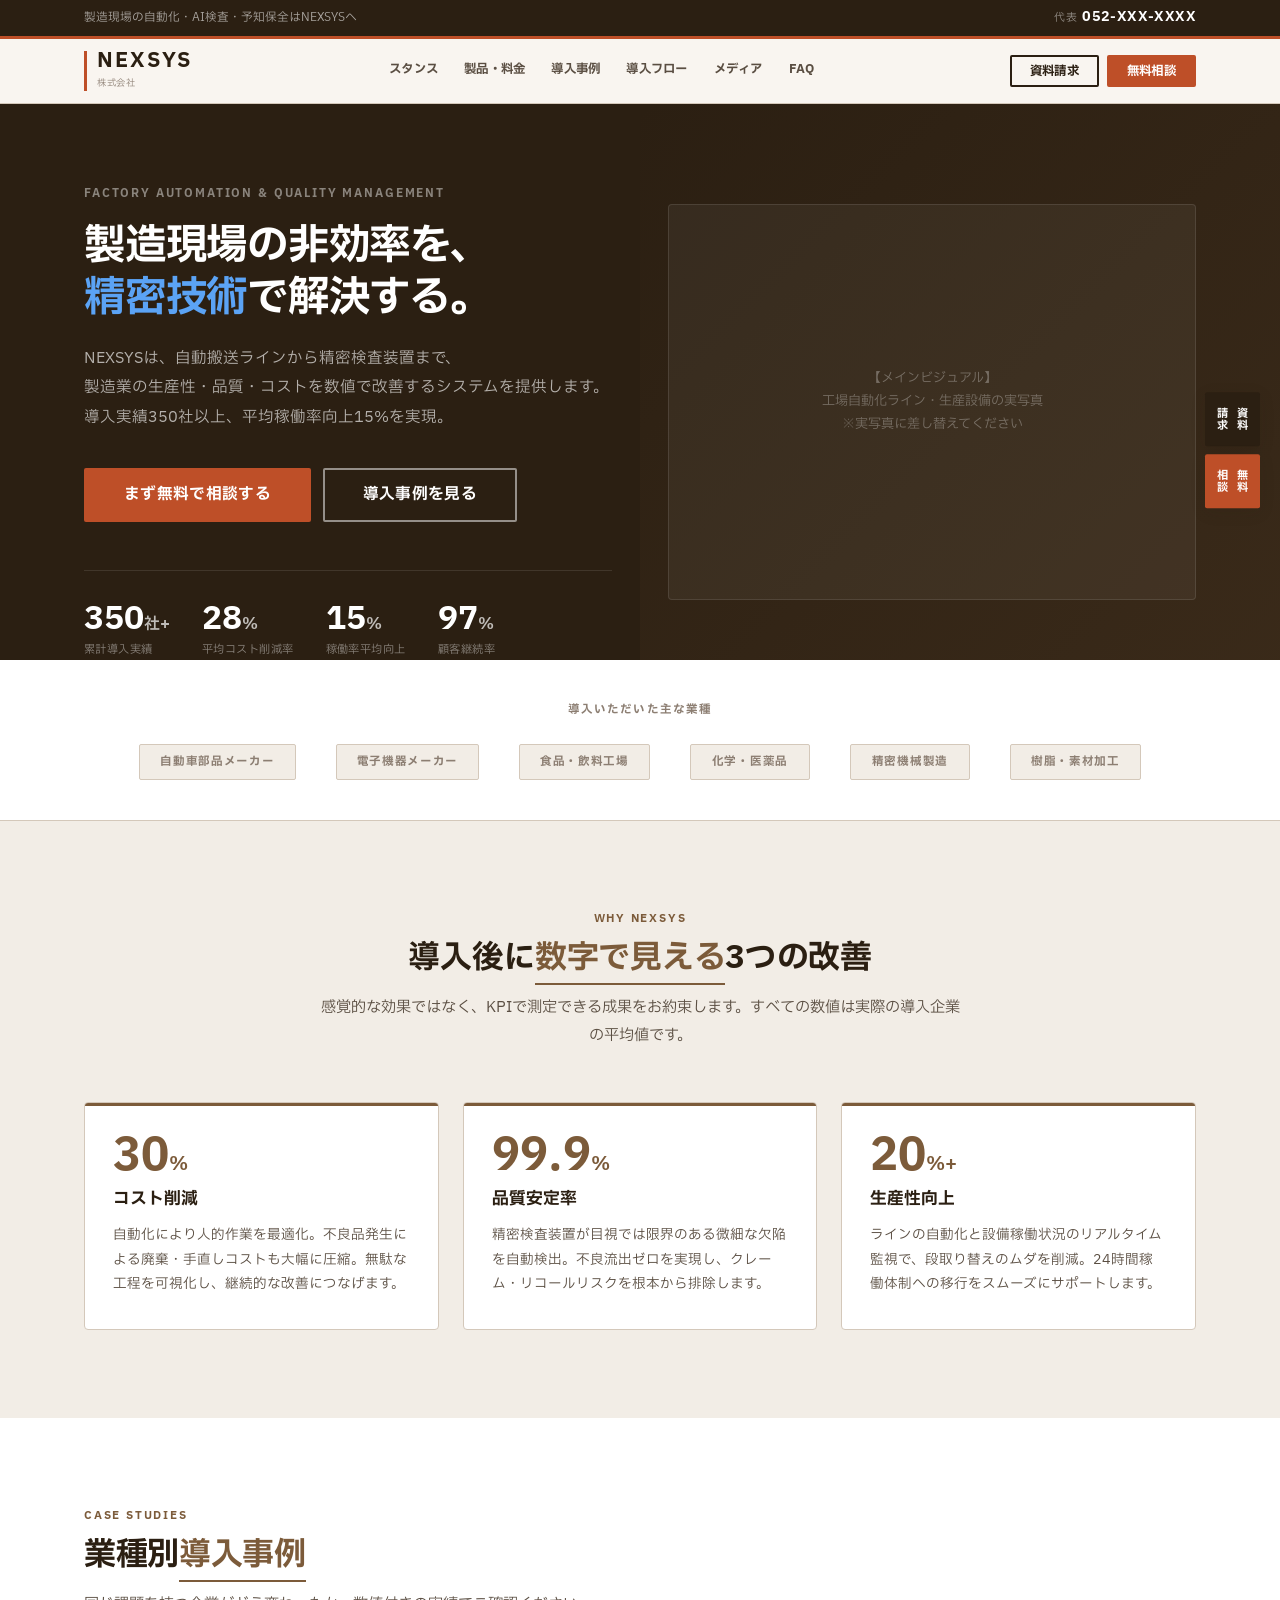
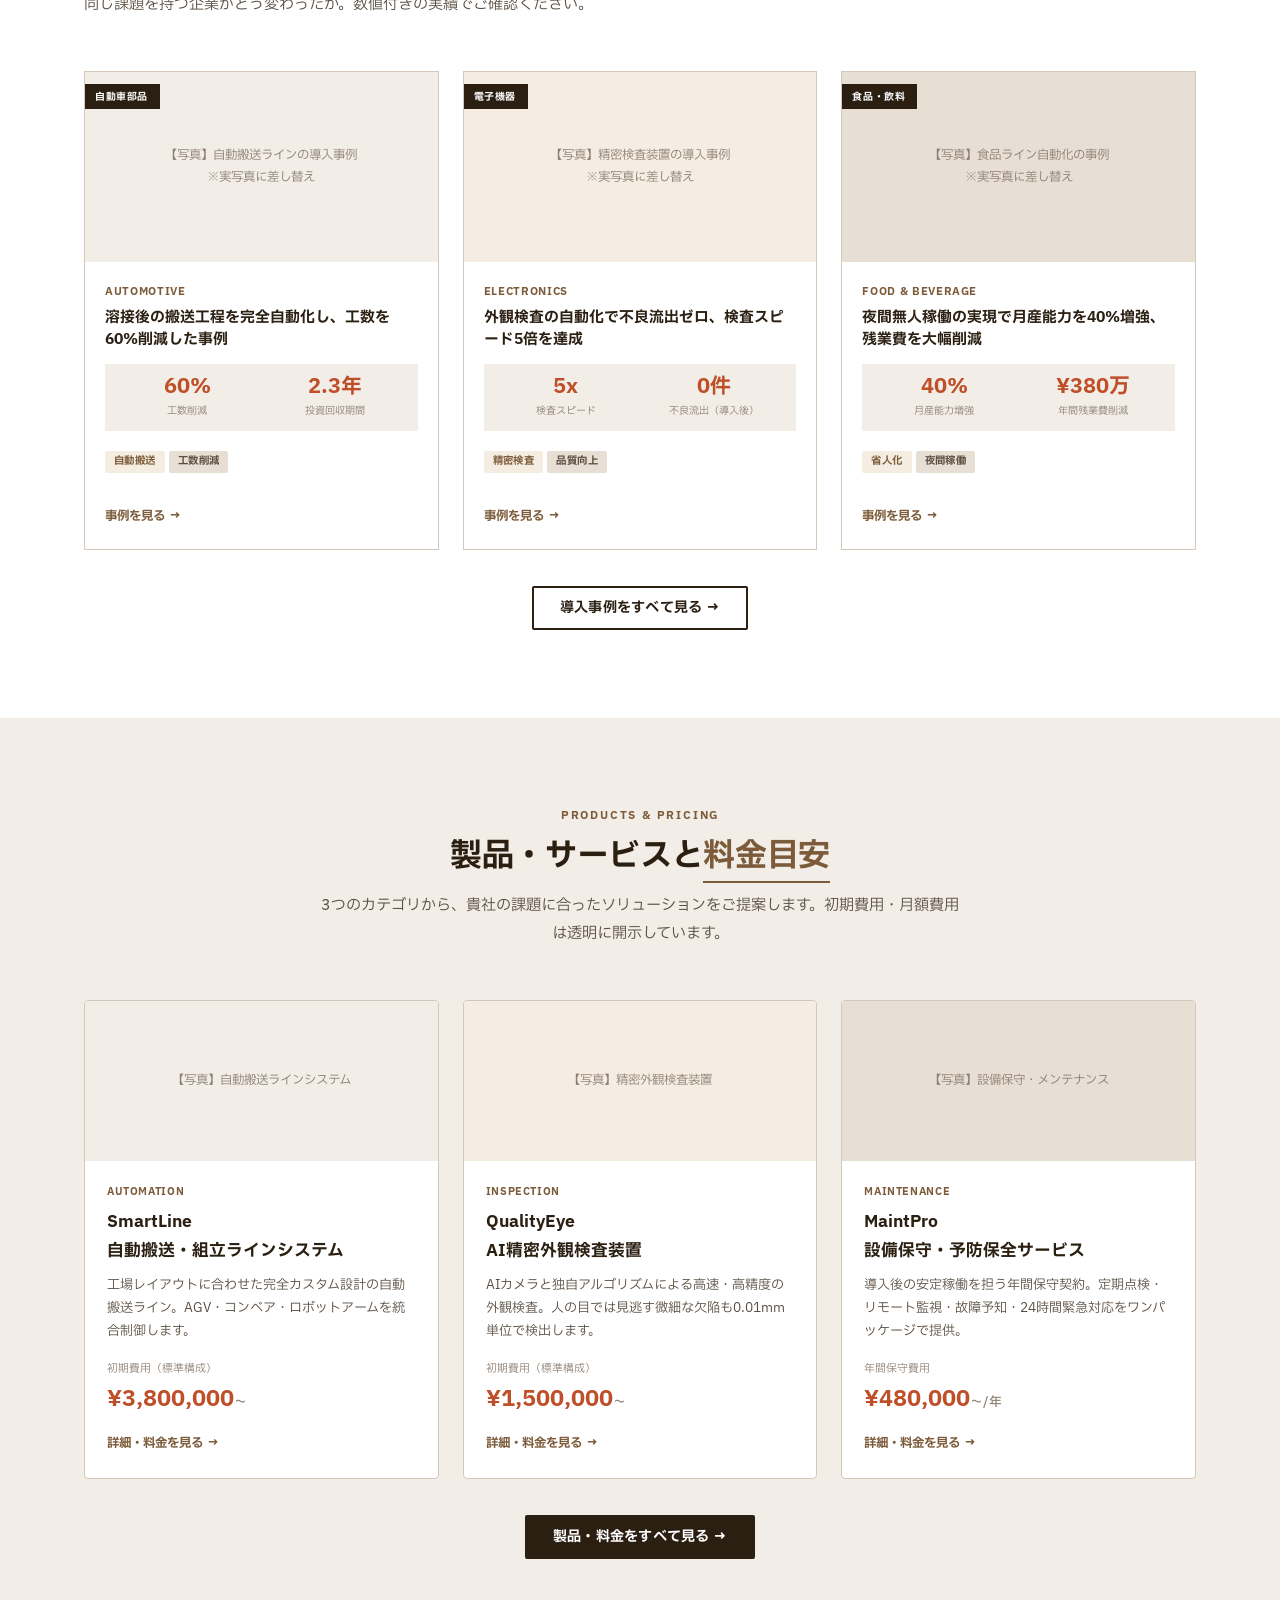
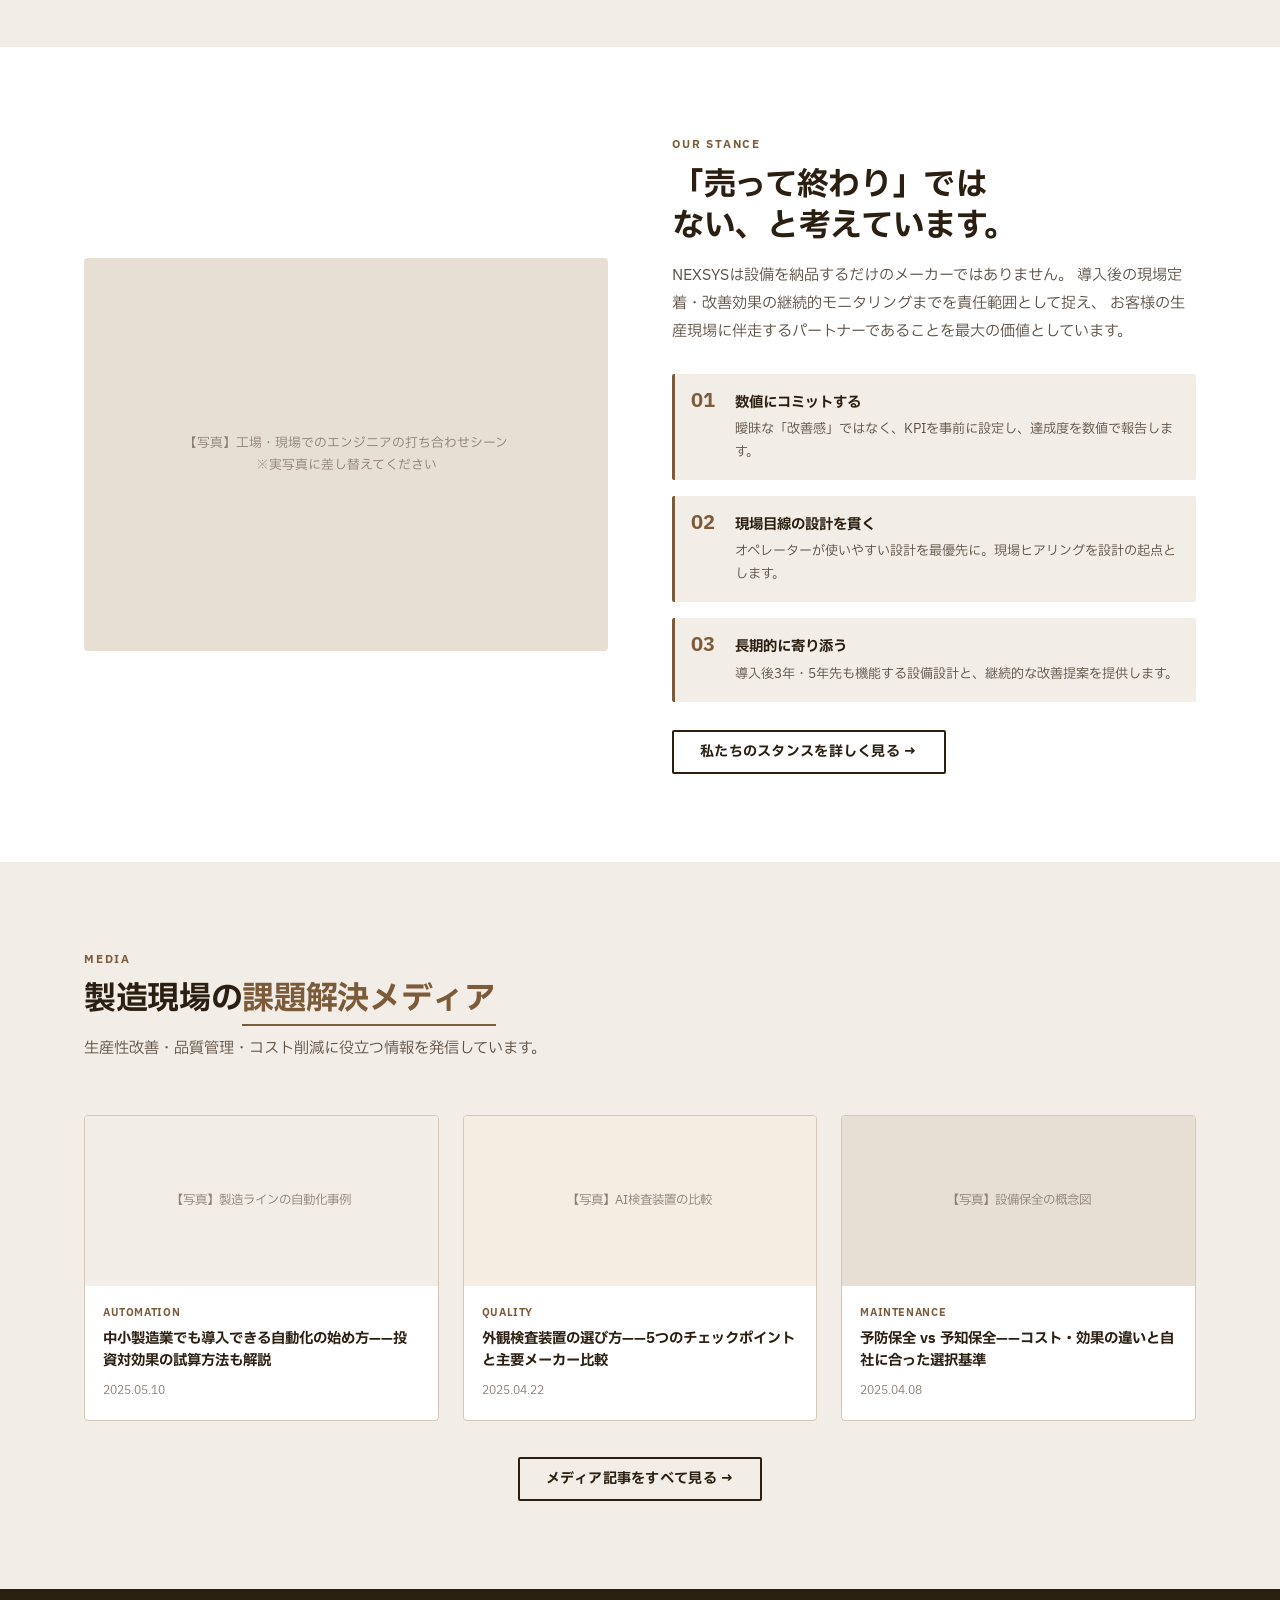
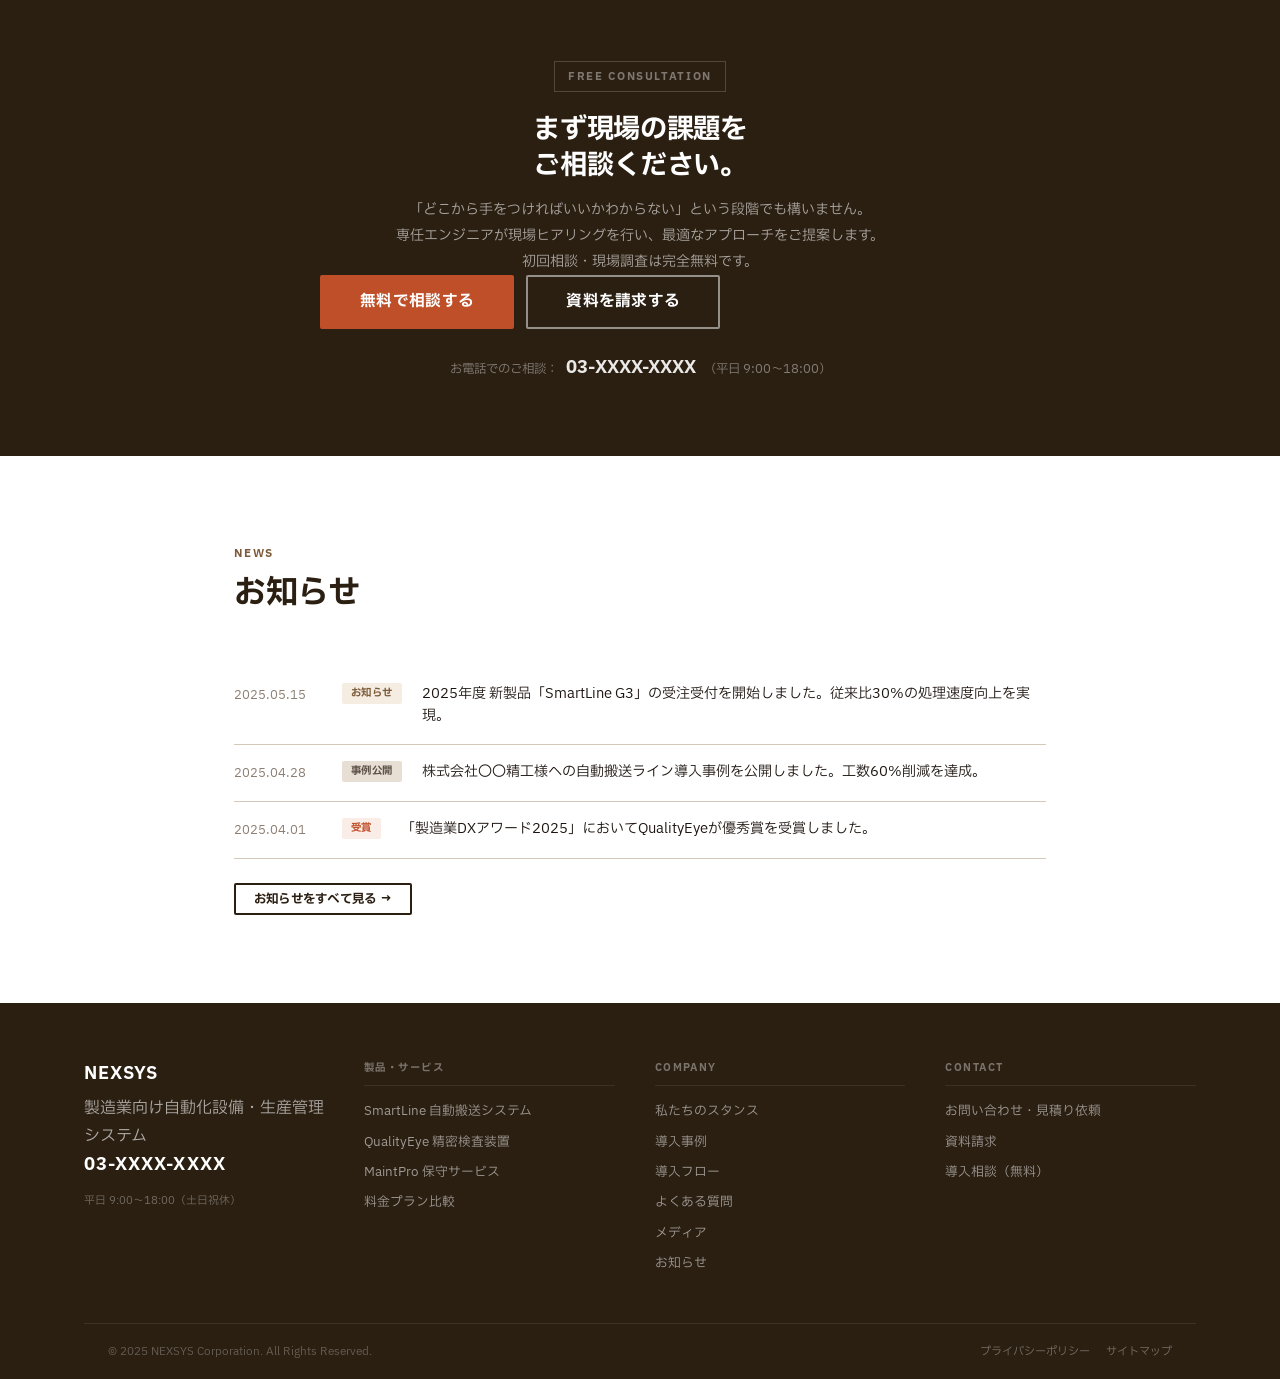
==== index.html @ 50d7eb1c "Add files via upload" ====
<!DOCTYPE html>
<html lang="ja">
<head>
<meta charset="UTF-8">
<meta name="viewport" content="width=device-width, initial-scale=1.0">
<title>NEXSYS株式会社 | 製造業向け自動化設備・生産管理システム</title>
<link rel="preconnect" href="https://fonts.googleapis.com">
<link href="https://fonts.googleapis.com/css2?family=IBM+Plex+Sans+JP:wght@400;500;700&display=swap" rel="stylesheet">
<link rel="stylesheet" href="style.css">
<style>
/* ===== HERO ===== */
.hero {
  background: var(--c-navy);
  padding: 80px 0 0;
  overflow: hidden;
  position: relative;
}
.hero::before {
  content: '';
  position: absolute;
  right: 0; top: 0; bottom: 0;
  width: 50%;
  background: linear-gradient(135deg, transparent 0%, rgba(124,91,58,.18) 100%);
}
.hero-inner {
  display: grid;
  grid-template-columns: 1fr 1fr;
  gap: 56px;
  align-items: center;
  max-width: var(--container);
  margin: 0 auto;
  padding: 0 24px;
  position: relative;
  z-index: 1;
}
.hero-eyebrow {
  font-size: .72rem;
  font-weight: 700;
  letter-spacing: .16em;
  text-transform: uppercase;
  color: rgba(255,255,255,.45);
  display: block;
  margin-bottom: 16px;
}
.hero-h1 {
  font-size: 2.6rem;
  font-weight: 800;
  color: #fff;
  line-height: 1.25;
  letter-spacing: -.03em;
  margin-bottom: 20px;
}
.hero-h1 em { font-style: normal; color: #5BA3F5; }
.hero-desc { font-size: .97rem; color: rgba(255,255,255,.65); line-height: 1.9; margin-bottom: 36px; }
.hero-btns { display: flex; gap: 12px; flex-wrap: wrap; }
.hero-stats {
  display: flex;
  gap: 32px;
  margin-top: 48px;
  padding-top: 32px;
  border-top: 1px solid rgba(255,255,255,.1);
}
.hero-stat-num { font-size: 2rem; font-weight: 800; color: #fff; line-height: 1; }
.hero-stat-unit { font-size: 1rem; font-weight: 600; color: rgba(255,255,255,.7); }
.hero-stat-label { font-size: .7rem; color: rgba(255,255,255,.45); margin-top: 5px; letter-spacing: .04em; }
.hero-visual {
  aspect-ratio: 4/3;
  background: rgba(255,255,255,.05);
  border: 1px solid rgba(255,255,255,.1);
  border-radius: var(--r-md);
  display: flex;
  align-items: center;
  justify-content: center;
  color: rgba(255,255,255,.3);
  font-size: .82rem;
  text-align: center;
  padding: 24px;
  margin-bottom: 40px;
}

/* ===== CLIENTS ===== */
.clients { padding: 40px 0; border-bottom: 1px solid var(--c-border); }
.clients-label { font-size: .72rem; font-weight: 700; color: var(--c-text-3); letter-spacing: .1em; text-align: center; margin-bottom: 24px; }
.clients-logos {
  display: flex;
  align-items: center;
  justify-content: center;
  gap: 40px;
  flex-wrap: wrap;
}
.client-logo {
  height: 36px;
  padding: 6px 20px;
  background: var(--c-bg);
  border: 1px solid var(--c-border);
  border-radius: var(--r-sm);
  display: flex;
  align-items: center;
  justify-content: center;
  font-size: .72rem;
  font-weight: 700;
  color: var(--c-text-3);
  letter-spacing: .06em;
  min-width: 120px;
}

/* ===== BENEFITS ===== */
.benefits-grid { display: grid; grid-template-columns: repeat(3, 1fr); gap: 24px; }
.benefit-card {
  background: #fff;
  border: 1px solid var(--c-border);
  border-radius: var(--r-md);
  padding: 32px 28px;
  position: relative;
  overflow: hidden;
}
.benefit-card::before {
  content: '';
  position: absolute;
  top: 0; left: 0; right: 0;
  height: 3px;
  background: var(--c-blue);
}
.benefit-num {
  font-size: 2.8rem;
  font-weight: 800;
  color: var(--c-blue);
  line-height: 1;
  margin-bottom: 4px;
}
.benefit-num span { font-size: 1.2rem; font-weight: 600; }
.benefit-title { font-size: 1.05rem; font-weight: 700; color: var(--c-navy); margin-bottom: 10px; }
.benefit-desc { font-size: .85rem; color: var(--c-text-2); line-height: 1.8; }

/* ===== CASES PREVIEW ===== */
/* shared .cases-grid in style.css */

/* ===== PRODUCTS PREVIEW ===== */
.products-grid { display: grid; grid-template-columns: repeat(3, 1fr); gap: 24px; }
.product-card {
  background: #fff;
  border: 1px solid var(--c-border);
  border-radius: var(--r-md);
  overflow: hidden;
  transition: transform .2s, box-shadow .2s;
}
.product-card:hover { transform: translateY(-3px); box-shadow: var(--shadow); }
.product-thumb {
  height: 160px;
  background: var(--c-bg);
  display: flex;
  align-items: center;
  justify-content: center;
  color: var(--c-text-3);
  font-size: .78rem;
  text-align: center;
  padding: 20px;
}
.product-thumb--b { background: var(--c-blue-light); }
.product-thumb--d { background: var(--c-bg-alt); }
.product-body { padding: 22px; }
.product-tag { font-size: .65rem; font-weight: 700; color: var(--c-blue); letter-spacing: .06em; text-transform: uppercase; margin-bottom: 6px; display: block; }
.product-name { font-size: 1.05rem; font-weight: 700; color: var(--c-navy); margin-bottom: 8px; }
.product-desc { font-size: .82rem; color: var(--c-text-2); line-height: 1.75; margin-bottom: 16px; }
.product-price-label { font-size: .68rem; color: var(--c-text-3); margin-bottom: 2px; }
.product-price { font-size: 1.4rem; font-weight: 800; color: var(--c-orange); }
.product-price span { font-size: .8rem; font-weight: 500; color: var(--c-text-3); }
.product-link {
  display: inline-flex;
  align-items: center;
  gap: 4px;
  font-size: .78rem;
  font-weight: 700;
  color: var(--c-blue);
  margin-top: 14px;
}
.product-link::after { content: ' →'; }

/* ===== STANCE PREVIEW ===== */
.stance-inner {
  display: grid;
  grid-template-columns: 1fr 1fr;
  gap: 64px;
  align-items: center;
}
.stance-photo {
  aspect-ratio: 4/3;
  background: var(--c-bg-alt);
  border-radius: var(--r-md);
  display: flex;
  align-items: center;
  justify-content: center;
  color: var(--c-text-3);
  font-size: .8rem;
  text-align: center;
  padding: 24px;
}
.stance-body .sec-desc { max-width: none; }
.stance-values { margin-top: 28px; display: flex; flex-direction: column; gap: 16px; }
.stance-value {
  display: flex;
  align-items: flex-start;
  gap: 16px;
  padding: 16px;
  background: var(--c-bg);
  border-radius: var(--r-sm);
  border-left: 3px solid var(--c-blue);
}
.stance-value-num {
  font-size: 1.2rem;
  font-weight: 800;
  color: var(--c-blue);
  min-width: 28px;
  line-height: 1;
  padding-top: 2px;
}
.stance-value-title { font-size: .9rem; font-weight: 700; color: var(--c-navy); margin-bottom: 3px; }
.stance-value-desc { font-size: .82rem; color: var(--c-text-2); }

/* ===== BLOG PREVIEW ===== */
.blog-grid { display: grid; grid-template-columns: repeat(3, 1fr); gap: 24px; }
.blog-card {
  background: #fff;
  border: 1px solid var(--c-border);
  border-radius: var(--r-md);
  overflow: hidden;
  transition: transform .2s, box-shadow .2s;
  display: block;
}
.blog-card:hover { transform: translateY(-3px); box-shadow: var(--shadow); }
.blog-thumb {
  height: 170px;
  background: var(--c-bg);
  display: flex;
  align-items: center;
  justify-content: center;
  color: var(--c-text-3);
  font-size: .78rem;
  text-align: center;
  padding: 16px;
}
.blog-thumb--b { background: var(--c-blue-light); }
.blog-thumb--d { background: var(--c-bg-alt); }
.blog-body { padding: 18px; }
.blog-cat { font-size: .65rem; font-weight: 700; color: var(--c-blue); letter-spacing: .06em; text-transform: uppercase; margin-bottom: 6px; display: block; }
.blog-title { font-size: .9rem; font-weight: 700; color: var(--c-navy); line-height: 1.5; margin-bottom: 10px; }
.blog-date { font-size: .72rem; color: var(--c-text-3); }

/* ===== NEWS ===== */
/* .news-item は style.css に定義済み */

/* ===== RESPONSIVE ===== */
@media (max-width: 1024px) {
  .hero-inner { grid-template-columns: 1fr; }
  .hero-visual { display: none; }
  .benefits-grid { grid-template-columns: repeat(2, 1fr); }
  .products-grid { grid-template-columns: repeat(2, 1fr); }
  .stance-inner { grid-template-columns: 1fr; }
  .stance-photo { display: none; }
  .blog-grid { grid-template-columns: repeat(2, 1fr); }
}
@media (max-width: 768px) {
  .hero-h1 { font-size: 1.9rem; }
  .hero-stats { gap: 20px; }
  .benefits-grid, .products-grid, .blog-grid { grid-template-columns: 1fr; }
  .clients-logos { gap: 16px; }
}
</style>
</head>
<body>

<div class="topbar">
  <div class="topbar-inner">
    <span>製造現場の自動化・AI検査・予知保全はNEXSYSへ</span>
    <a href="tel:052XXXXXXXX" class="topbar-tel"><span>代表</span>052-XXX-XXXX</a>
  </div>
</div>

<header id="header">
  <div class="header-inner">
    <a href="index.html" class="logo">
      <span class="logo-mark">NEXSYS</span>
      <span class="logo-tagline">株式会社</span>
    </a>
    <nav>
      <a href="why.html" class="nav-link">スタンス</a>
      <a href="items.html" class="nav-link">製品・料金</a>
      <a href="cases.html" class="nav-link">導入事例</a>
      <a href="flow.html" class="nav-link">導入フロー</a>
      <a href="blog.html" class="nav-link">メディア</a>
      <a href="faq.html" class="nav-link">FAQ</a>
    </nav>
    <div class="header-actions">
      <a href="contact.html" class="btn btn-outline btn-sm">資料請求</a>
      <a href="contact.html" class="btn btn-primary btn-sm">無料相談</a>
    </div>
    <button class="menu-toggle" id="menuToggle" aria-expanded="false" aria-label="メニューを開く">
      <span></span><span></span><span></span>
    </button>
  </div>
</header>
<nav id="mobile-nav">
  <a href="why.html" class="nav-link">スタンス</a>
  <a href="items.html" class="nav-link">製品・料金</a>
  <a href="cases.html" class="nav-link">導入事例</a>
  <a href="flow.html" class="nav-link">導入フロー</a>
  <a href="blog.html" class="nav-link">メディア</a>
  <a href="faq.html" class="nav-link">FAQ</a>
  <div class="mobile-actions">
    <a href="contact.html" class="btn btn-primary btn-block">無料相談する</a>
  </div>
</nav>

<div class="float-cta">
  <a href="contact.html" class="float-btn">資料<br>請求</a>
  <a href="contact.html" class="float-btn float-btn--orange">無料<br>相談</a>
</div>

<!-- ============================================================
     HERO
     ============================================================ -->
<section class="hero">
  <div class="hero-inner">
    <div>
      <span class="hero-eyebrow">Factory Automation &amp; Quality Management</span>
      <h1 class="hero-h1">製造現場の非効率を、<br><em>精密技術</em>で解決する。</h1>
      <p class="hero-desc">
        NEXSYSは、自動搬送ラインから精密検査装置まで、<br>
        製造業の生産性・品質・コストを数値で改善するシステムを提供します。<br>
        導入実績350社以上、平均稼働率向上15%を実現。
      </p>
      <div class="hero-btns">
        <a href="contact.html" class="btn btn-primary btn-lg">まず無料で相談する</a>
        <a href="cases.html"   class="btn btn-outline-white btn-lg">導入事例を見る</a>
      </div>
      <div class="hero-stats">
        <div>
          <div class="hero-stat-num">350<span class="hero-stat-unit">社+</span></div>
          <div class="hero-stat-label">累計導入実績</div>
        </div>
        <div>
          <div class="hero-stat-num">28<span class="hero-stat-unit">%</span></div>
          <div class="hero-stat-label">平均コスト削減率</div>
        </div>
        <div>
          <div class="hero-stat-num">15<span class="hero-stat-unit">%</span></div>
          <div class="hero-stat-label">稼働率平均向上</div>
        </div>
        <div>
          <div class="hero-stat-num">97<span class="hero-stat-unit">%</span></div>
          <div class="hero-stat-label">顧客継続率</div>
        </div>
      </div>
    </div>
    <div class="hero-visual">
      【メインビジュアル】<br>工場自動化ライン・生産設備の実写真<br>※実写真に差し替えてください
    </div>
  </div>
</section>

<!-- ============================================================
     CLIENT LOGOS（信頼性・実績）
     ============================================================ -->
<div class="clients">
  <div class="container">
    <p class="clients-label">導入いただいた主な業種</p>
    <div class="clients-logos">
      <div class="client-logo">自動車部品メーカー</div>
      <div class="client-logo">電子機器メーカー</div>
      <div class="client-logo">食品・飲料工場</div>
      <div class="client-logo">化学・医薬品</div>
      <div class="client-logo">精密機械製造</div>
      <div class="client-logo">樹脂・素材加工</div>
    </div>
  </div>
</div>

<!-- ============================================================
     BENEFITS（メリット — 数字で示す）
     ============================================================ -->
<section class="section section--alt">
  <div class="container">
    <div class="sec-header center">
      <span class="sec-eyebrow">Why NEXSYS</span>
      <h2 class="sec-title">導入後に<em>数字で見える</em>3つの改善</h2>
      <p class="sec-desc">感覚的な効果ではなく、KPIで測定できる成果をお約束します。すべての数値は実際の導入企業の平均値です。</p>
    </div>
    <div class="benefits-grid">
      <div class="benefit-card fade-in">
        <div class="benefit-num">30<span>%</span></div>
        <div class="benefit-title">コスト削減</div>
        <p class="benefit-desc">自動化により人的作業を最適化。不良品発生による廃棄・手直しコストも大幅に圧縮。無駄な工程を可視化し、継続的な改善につなげます。</p>
      </div>
      <div class="benefit-card fade-in fade-in-delay-1">
        <div class="benefit-num">99.9<span>%</span></div>
        <div class="benefit-title">品質安定率</div>
        <p class="benefit-desc">精密検査装置が目視では限界のある微細な欠陥を自動検出。不良流出ゼロを実現し、クレーム・リコールリスクを根本から排除します。</p>
      </div>
      <div class="benefit-card fade-in fade-in-delay-2">
        <div class="benefit-num">20<span>%+</span></div>
        <div class="benefit-title">生産性向上</div>
        <p class="benefit-desc">ラインの自動化と設備稼働状況のリアルタイム監視で、段取り替えのムダを削減。24時間稼働体制への移行をスムーズにサポートします。</p>
      </div>
    </div>
  </div>
</section>

<!-- ============================================================
     CASE STUDIES PREVIEW（導入事例）
     ============================================================ -->
<section class="section">
  <div class="container">
    <div class="sec-header">
      <span class="sec-eyebrow">Case Studies</span>
      <h2 class="sec-title">業種別<em>導入事例</em></h2>
      <p class="sec-desc">同じ課題を持つ企業がどう変わったか。数値付きの実績でご確認ください。</p>
    </div>
    <div class="cases-grid">
      <!-- Case 1 -->
      <a href="cases.html" class="case-card fade-in">
        <div class="case-photo">
          <span class="case-ribbon">自動車部品</span>
          【写真】自動搬送ラインの導入事例<br>※実写真に差し替え
        </div>
        <div class="case-body">
          <div class="case-category">Automotive</div>
          <div class="case-title">溶接後の搬送工程を完全自動化し、工数を60%削減した事例</div>
          <div class="case-result">
            <div class="case-result-item">
              <div class="case-result-num">60%</div>
              <div class="case-result-label">工数削減</div>
            </div>
            <div class="case-result-item">
              <div class="case-result-num">2.3年</div>
              <div class="case-result-label">投資回収期間</div>
            </div>
          </div>
          <div><span class="tag tag--blue">自動搬送</span> <span class="tag tag--gray">工数削減</span></div>
          <br><span class="case-link">事例を見る</span>
        </div>
      </a>
      <!-- Case 2 -->
      <a href="cases.html" class="case-card fade-in fade-in-delay-1">
        <div class="case-photo case-photo--b">
          <span class="case-ribbon">電子機器</span>
          【写真】精密検査装置の導入事例<br>※実写真に差し替え
        </div>
        <div class="case-body">
          <div class="case-category">Electronics</div>
          <div class="case-title">外観検査の自動化で不良流出ゼロ、検査スピード5倍を達成</div>
          <div class="case-result">
            <div class="case-result-item">
              <div class="case-result-num">5x</div>
              <div class="case-result-label">検査スピード</div>
            </div>
            <div class="case-result-item">
              <div class="case-result-num">0件</div>
              <div class="case-result-label">不良流出（導入後）</div>
            </div>
          </div>
          <div><span class="tag tag--blue">精密検査</span> <span class="tag tag--gray">品質向上</span></div>
          <br><span class="case-link">事例を見る</span>
        </div>
      </a>
      <!-- Case 3 -->
      <a href="cases.html" class="case-card fade-in fade-in-delay-2">
        <div class="case-photo case-photo--d">
          <span class="case-ribbon">食品・飲料</span>
          【写真】食品ライン自動化の事例<br>※実写真に差し替え
        </div>
        <div class="case-body">
          <div class="case-category">Food &amp; Beverage</div>
          <div class="case-title">夜間無人稼働の実現で月産能力を40%増強、残業費を大幅削減</div>
          <div class="case-result">
            <div class="case-result-item">
              <div class="case-result-num">40%</div>
              <div class="case-result-label">月産能力増強</div>
            </div>
            <div class="case-result-item">
              <div class="case-result-num">¥380万</div>
              <div class="case-result-label">年間残業費削減</div>
            </div>
          </div>
          <div><span class="tag tag--blue">省人化</span> <span class="tag tag--gray">夜間稼働</span></div>
          <br><span class="case-link">事例を見る</span>
        </div>
      </a>
    </div>
    <div style="text-align:center;margin-top:36px;">
      <a href="cases.html" class="btn btn-outline">導入事例をすべて見る →</a>
    </div>
  </div>
</section>

<!-- ============================================================
     PRODUCTS PREVIEW（製品・料金）
     ============================================================ -->
<section class="section section--alt">
  <div class="container">
    <div class="sec-header center">
      <span class="sec-eyebrow">Products &amp; Pricing</span>
      <h2 class="sec-title">製品・サービスと<em>料金目安</em></h2>
      <p class="sec-desc">3つのカテゴリから、貴社の課題に合ったソリューションをご提案します。初期費用・月額費用は透明に開示しています。</p>
    </div>
    <div class="products-grid">
      <!-- Product 1 -->
      <div class="product-card fade-in">
        <div class="product-thumb">【写真】自動搬送ラインシステム</div>
        <div class="product-body">
          <span class="product-tag">Automation</span>
          <div class="product-name">SmartLine<br>自動搬送・組立ラインシステム</div>
          <p class="product-desc">工場レイアウトに合わせた完全カスタム設計の自動搬送ライン。AGV・コンベア・ロボットアームを統合制御します。</p>
          <div class="product-price-label">初期費用（標準構成）</div>
          <div class="product-price">¥3,800,000<span>〜</span></div>
          <a href="items.html#smartline" class="product-link">詳細・料金を見る</a>
        </div>
      </div>
      <!-- Product 2 -->
      <div class="product-card fade-in fade-in-delay-1">
        <div class="product-thumb product-thumb--b">【写真】精密外観検査装置</div>
        <div class="product-body">
          <span class="product-tag">Inspection</span>
          <div class="product-name">QualityEye<br>AI精密外観検査装置</div>
          <p class="product-desc">AIカメラと独自アルゴリズムによる高速・高精度の外観検査。人の目では見逃す微細な欠陥も0.01mm単位で検出します。</p>
          <div class="product-price-label">初期費用（標準構成）</div>
          <div class="product-price">¥1,500,000<span>〜</span></div>
          <a href="items.html#qualityeye" class="product-link">詳細・料金を見る</a>
        </div>
      </div>
      <!-- Product 3 -->
      <div class="product-card fade-in fade-in-delay-2">
        <div class="product-thumb product-thumb--d">【写真】設備保守・メンテナンス</div>
        <div class="product-body">
          <span class="product-tag">Maintenance</span>
          <div class="product-name">MaintPro<br>設備保守・予防保全サービス</div>
          <p class="product-desc">導入後の安定稼働を担う年間保守契約。定期点検・リモート監視・故障予知・24時間緊急対応をワンパッケージで提供。</p>
          <div class="product-price-label">年間保守費用</div>
          <div class="product-price">¥480,000<span>〜/年</span></div>
          <a href="items.html#maintpro" class="product-link">詳細・料金を見る</a>
        </div>
      </div>
    </div>
    <div style="text-align:center;margin-top:36px;">
      <a href="items.html" class="btn btn-secondary">製品・料金をすべて見る →</a>
    </div>
  </div>
</section>

<!-- ============================================================
     STANCE PREVIEW（私たちのスタンス）
     ============================================================ -->
<section class="section">
  <div class="container">
    <div class="stance-inner">
      <div class="stance-photo">
        【写真】工場・現場でのエンジニアの打ち合わせシーン<br>
        ※実写真に差し替えてください
      </div>
      <div class="stance-body fade-in">
        <span class="sec-eyebrow">Our Stance</span>
        <h2 class="sec-title">「売って終わり」では<br>ない、と考えています。</h2>
        <p class="sec-desc">
          NEXSYSは設備を納品するだけのメーカーではありません。
          導入後の現場定着・改善効果の継続的モニタリングまでを責任範囲として捉え、
          お客様の生産現場に伴走するパートナーであることを最大の価値としています。
        </p>
        <div class="stance-values">
          <div class="stance-value">
            <div class="stance-value-num">01</div>
            <div>
              <div class="stance-value-title">数値にコミットする</div>
              <div class="stance-value-desc">曖昧な「改善感」ではなく、KPIを事前に設定し、達成度を数値で報告します。</div>
            </div>
          </div>
          <div class="stance-value">
            <div class="stance-value-num">02</div>
            <div>
              <div class="stance-value-title">現場目線の設計を貫く</div>
              <div class="stance-value-desc">オペレーターが使いやすい設計を最優先に。現場ヒアリングを設計の起点とします。</div>
            </div>
          </div>
          <div class="stance-value">
            <div class="stance-value-num">03</div>
            <div>
              <div class="stance-value-title">長期的に寄り添う</div>
              <div class="stance-value-desc">導入後3年・5年先も機能する設備設計と、継続的な改善提案を提供します。</div>
            </div>
          </div>
        </div>
        <div style="margin-top:28px;">
          <a href="why.html" class="btn btn-outline">私たちのスタンスを詳しく見る →</a>
        </div>
      </div>
    </div>
  </div>
</section>

<!-- ============================================================
     BLOG PREVIEW（オウンドメディア）
     ============================================================ -->
<section class="section section--alt">
  <div class="container">
    <div class="sec-header">
      <span class="sec-eyebrow">Media</span>
      <h2 class="sec-title">製造現場の<em>課題解決メディア</em></h2>
      <p class="sec-desc">生産性改善・品質管理・コスト削減に役立つ情報を発信しています。</p>
    </div>
    <div class="blog-grid">
      <a href="blog-single.html" class="blog-card fade-in">
        <div class="blog-thumb">【写真】製造ラインの自動化事例</div>
        <div class="blog-body">
          <span class="blog-cat">Automation</span>
          <div class="blog-title">中小製造業でも導入できる自動化の始め方——投資対効果の試算方法も解説</div>
          <div class="blog-date">2025.05.10</div>
        </div>
      </a>
      <a href="blog-single.html" class="blog-card fade-in fade-in-delay-1">
        <div class="blog-thumb blog-thumb--b">【写真】AI検査装置の比較</div>
        <div class="blog-body">
          <span class="blog-cat">Quality</span>
          <div class="blog-title">外観検査装置の選び方——5つのチェックポイントと主要メーカー比較</div>
          <div class="blog-date">2025.04.22</div>
        </div>
      </a>
      <a href="blog-single.html" class="blog-card fade-in fade-in-delay-2">
        <div class="blog-thumb blog-thumb--d">【写真】設備保全の概念図</div>
        <div class="blog-body">
          <span class="blog-cat">Maintenance</span>
          <div class="blog-title">予防保全 vs 予知保全——コスト・効果の違いと自社に合った選択基準</div>
          <div class="blog-date">2025.04.08</div>
        </div>
      </a>
    </div>
    <div style="text-align:center;margin-top:36px;">
      <a href="blog.html" class="btn btn-outline">メディア記事をすべて見る →</a>
    </div>
  </div>
</section>

<!-- ============================================================
     CTA BANNER
     ============================================================ -->
<section class="cta-banner">
  <div class="container">
    <div class="cta-inner">
      <span class="cta-label">Free Consultation</span>
      <h2 class="cta-title">まず現場の課題を<br>ご相談ください。</h2>
      <p class="cta-desc">
        「どこから手をつければいいかわからない」という段階でも構いません。<br>
        専任エンジニアが現場ヒアリングを行い、最適なアプローチをご提案します。<br>
        初回相談・現場調査は完全無料です。
      </p>
      <div class="cta-btns">
        <a href="contact.html" class="btn btn-primary btn-lg">無料で相談する</a>
        <a href="contact.html" class="btn btn-outline-white btn-lg">資料を請求する</a>
      </div>
      <div class="cta-tel">お電話でのご相談：<strong>03-XXXX-XXXX</strong>（平日 9:00〜18:00）</div>
    </div>
  </div>
</section>

<!-- ============================================================
     NEWS
     ============================================================ -->
<section class="section">
  <div class="container" style="max-width:860px;">
    <div class="sec-header">
      <span class="sec-eyebrow">News</span>
      <h2 class="sec-title">お知らせ</h2>
    </div>
    <a href="news.html" class="news-item">
      <span class="news-date">2025.05.15</span>
      <span class="tag tag--blue" style="flex-shrink:0;">お知らせ</span>
      <span class="news-title">2025年度 新製品「SmartLine G3」の受注受付を開始しました。従来比30%の処理速度向上を実現。</span>
    </a>
    <a href="news.html" class="news-item">
      <span class="news-date">2025.04.28</span>
      <span class="tag tag--gray" style="flex-shrink:0;">事例公開</span>
      <span class="news-title">株式会社〇〇精工様への自動搬送ライン導入事例を公開しました。工数60%削減を達成。</span>
    </a>
    <a href="news.html" class="news-item">
      <span class="news-date">2025.04.01</span>
      <span class="tag tag--orange" style="flex-shrink:0;">受賞</span>
      <span class="news-title">「製造業DXアワード2025」においてQualityEyeが優秀賞を受賞しました。</span>
    </a>
    <div style="margin-top:24px;">
      <a href="news.html" class="btn btn-outline btn-sm">お知らせをすべて見る →</a>
    </div>
  </div>
</section>

<!-- FOOTER -->
<footer>
  <div class="container">
    <div class="footer-top">
      <div>
        <span class="footer-logo-mark">NEXSYS</span>
        <p class="footer-tagline">製造業向け自動化設備・生産管理システム</p>
        <span class="footer-tel">03-XXXX-XXXX</span>
        <span class="footer-hours">平日 9:00〜18:00（土日祝休）</span>
      </div>
      <div class="footer-col">
        <h4>製品・サービス</h4>
        <ul>
          <li><a href="items.html#smartline">SmartLine 自動搬送システム</a></li>
          <li><a href="items.html#qualityeye">QualityEye 精密検査装置</a></li>
          <li><a href="items.html#maintpro">MaintPro 保守サービス</a></li>
          <li><a href="items.html#pricing">料金プラン比較</a></li>
        </ul>
      </div>
      <div class="footer-col">
        <h4>Company</h4>
        <ul>
          <li><a href="why.html">私たちのスタンス</a></li>
          <li><a href="cases.html">導入事例</a></li>
          <li><a href="flow.html">導入フロー</a></li>
          <li><a href="faq.html">よくある質問</a></li>
          <li><a href="blog.html">メディア</a></li>
          <li><a href="news.html">お知らせ</a></li>
        </ul>
      </div>
      <div class="footer-col">
        <h4>Contact</h4>
        <ul>
          <li><a href="contact.html">お問い合わせ・見積り依頼</a></li>
          <li><a href="contact.html">資料請求</a></li>
          <li><a href="contact.html">導入相談（無料）</a></li>
        </ul>
      </div>
    </div>
    <div class="footer-bottom">
      <div>© 2025 NEXSYS Corporation. All Rights Reserved.</div>
      <div class="footer-links">
        <a href="#">プライバシーポリシー</a>
        <a href="#">サイトマップ</a>
      </div>
    </div>
  </div>
</footer>

<script src="main.js"></script>
</body>
</html>
---- style.css ----
/* ============================================================
   NEXSYS株式会社 — Global Stylesheet
   ============================================================
   :root のトークンを変更するだけでサイト全体を一括変更可能。
   ページ固有スタイルは各 HTML <style> に記述。
   ============================================================ */

/* 1. Reset
   ---------------------------------------------------------- */
*, *::before, *::after { box-sizing: border-box; margin: 0; padding: 0; }
html { scroll-behavior: smooth; }
body {
  font-family: 'IBM Plex Sans JP', 'BIZ UDGothic', 'Hiragino Kaku Gothic ProN', 'Yu Gothic Medium', sans-serif;
  color: var(--c-text);
  background: #fff;
  line-height: 1.75;
  overflow-x: hidden;
  -webkit-font-smoothing: antialiased;
}
img { max-width: 100%; height: auto; display: block; }
a { text-decoration: none; color: inherit; }
ul, ol { list-style: none; }
button { cursor: pointer; font-family: inherit; border: none; background: none; }

/* 2. Design Tokens
   ---------------------------------------------------------- */
:root {
  /* --- Brand Colors: Espresso × Copper × Terracotta --- */
  --c-navy:        #2B1F12;   /* deep espresso — ヘッダー文字・フッター・見出し */
  --c-blue:        #7C5B3A;   /* warm copper — リンク・アクセント */
  --c-blue-mid:    #9A7350;   /* lighter copper — ホバー */
  --c-blue-light:  #F5EDE2;   /* warm cream — 薄い背景 */
  --c-orange:      #BE4F28;   /* terracotta — CTAボタン専用 */
  --c-orange-lt:   #FAECE6;   /* 薄いテラコッタ背景 */

  /* --- Neutral: Warm Taupe Scale --- */
  --c-bg:          #F2EDE6;   /* warm off-white — 偶数セクション背景 */
  --c-bg-alt:      #E8DFD4;   /* warm sand — 代替背景 */
  --c-text:        #1E1510;   /* dark espresso — 本文 */
  --c-text-2:      #5A4E42;   /* mid brown — サブテキスト */
  --c-text-3:      #8C7E72;   /* warm gray — ミュート・メタ */
  --c-border:      #D4C8BA;   /* warm taupe — ボーダー */
  --c-white:       #FFFFFF;

  /* --- Header Specific --- */
  --c-header-bg:   #F9F5F0;   /* warm cream — ヘッダー背景 */
  --c-header-top:  #BE4F28;   /* terracotta — ヘッダー上部ライン */

  /* --- Shadows (warm-tinted) --- */
  --shadow-sm: 0 1px 4px rgba(43,31,18,.07);
  --shadow:    0 4px 16px rgba(43,31,18,.10);
  --shadow-lg: 0 8px 32px rgba(43,31,18,.18);

  /* --- Border Radius --- */
  --r-sm: 2px;
  --r-md: 4px;
  --r-lg: 6px;

  /* --- Spacing --- */
  --section-py: 88px;
  --container:  1160px;
}

/* 3. Typography Utilities
   ---------------------------------------------------------- */
.sec-label {
  display: block;
  font-size: .7rem;
  font-weight: 700;
  letter-spacing: .16em;
  text-transform: uppercase;
  color: var(--c-blue);
  margin-bottom: 10px;
}
.sec-eyebrow {
  display: block;
  font-size: .7rem;
  font-weight: 700;
  letter-spacing: .16em;
  text-transform: uppercase;
  color: var(--c-blue);
  margin-bottom: 10px;
}
.sec-title {
  font-size: 2rem;
  font-weight: 700;
  color: var(--c-navy);
  line-height: 1.3;
  letter-spacing: -.01em;
}
.sec-title em {
  font-style: normal;
  color: var(--c-blue);
  border-bottom: 2px solid var(--c-blue);
  padding-bottom: 1px;
}
.sec-subtitle, .sec-desc {
  margin-top: 14px;
  font-size: .95rem;
  color: var(--c-text-2);
  line-height: 1.85;
}
.sec-header { margin-bottom: 52px; }
.sec-header.center { text-align: center; }
.sec-header.center .sec-desc,
.sec-header.center .sec-subtitle { max-width: 640px; margin-left: auto; margin-right: auto; }

/* 4. Layout Utilities
   ---------------------------------------------------------- */
.container { max-width: var(--container); margin: 0 auto; padding: 0 24px; }
.inner { max-width: var(--container); margin: 0 auto; padding: 0 24px; }
.section { padding: var(--section-py) 0; }
.section--alt { background: var(--c-bg); }
.section--navy { background: var(--c-navy); }
.section--blue-light { background: var(--c-blue-light); }

/* 5. Buttons
   ---------------------------------------------------------- */
.btn {
  display: inline-flex;
  align-items: center;
  justify-content: center;
  gap: 8px;
  font-size: .88rem;
  font-weight: 700;
  padding: 13px 26px;
  border-radius: var(--r-sm);
  border: 2px solid transparent;
  transition: background .18s, color .18s, box-shadow .15s, transform .12s;
  cursor: pointer;
  line-height: 1;
  white-space: nowrap;
  letter-spacing: .02em;
}
.btn:hover { transform: translateY(-1px); }

/* CTAメイン（テラコッタ） */
.btn-primary {
  background: var(--c-orange);
  color: #fff;
  border-color: var(--c-orange);
}
.btn-primary:hover {
  background: #9e3e1e;
  border-color: #9e3e1e;
  box-shadow: 0 4px 20px rgba(190,79,40,.30);
}

/* セカンダリ（エスプレッソ） */
.btn-secondary {
  background: var(--c-navy);
  color: #fff;
  border-color: var(--c-navy);
}
.btn-secondary:hover { background: #3d2d1c; border-color: #3d2d1c; }

/* アウトライン（エスプレッソ枠） */
.btn-outline {
  background: transparent;
  color: var(--c-navy);
  border-color: var(--c-navy);
}
.btn-outline:hover { background: var(--c-navy); color: #fff; }

/* アウトライン（白枠） */
.btn-outline-white {
  background: transparent;
  color: #fff;
  border-color: rgba(255,255,255,.5);
}
.btn-outline-white:hover { background: rgba(255,255,255,.08); border-color: #fff; }

/* サイズ */
.btn-lg { padding: 17px 38px; font-size: .98rem; }
.btn-sm { padding: 8px 18px; font-size: .78rem; }
.btn-block { width: 100%; }

/* 6. Tags / Badges
   ---------------------------------------------------------- */
.tag {
  display: inline-block;
  font-size: .65rem;
  font-weight: 700;
  padding: 3px 9px;
  border-radius: var(--r-sm);
  line-height: 1.5;
  letter-spacing: .04em;
}
.tag--blue   { background: var(--c-blue-light); color: var(--c-blue); }
.tag--navy   { background: var(--c-navy); color: #fff; }
.tag--gray   { background: var(--c-bg-alt); color: var(--c-text-2); }
.tag--orange { background: var(--c-orange-lt); color: var(--c-orange); }

/* 7. Topbar
   ---------------------------------------------------------- */
.topbar {
  background: var(--c-navy);
  color: rgba(255,255,255,.6);
  font-size: .73rem;
  padding: 6px 0;
}
.topbar-inner {
  display: flex;
  align-items: center;
  justify-content: space-between;
  max-width: var(--container);
  margin: 0 auto;
  padding: 0 24px;
}
.topbar-tel {
  font-size: .85rem;
  font-weight: 700;
  color: #fff;
  letter-spacing: .03em;
}
.topbar-tel span { font-size: .68rem; font-weight: 400; color: rgba(255,255,255,.5); margin-right: 5px; }
.topbar-links { display: flex; gap: 20px; }
.topbar-links a { color: rgba(255,255,255,.6); font-size: .72rem; transition: color .15s; }
.topbar-links a:hover { color: #fff; }

/* 8. Header
   ---------------------------------------------------------- */
#header {
  position: sticky;
  top: 0;
  z-index: 100;
  background: var(--c-header-bg);
  border-top: 3px solid var(--c-header-top);   /* テラコッタのアクセントライン */
  border-bottom: 1px solid var(--c-border);
  transition: box-shadow .2s;
}
#header.scrolled { box-shadow: var(--shadow); }

.header-inner {
  display: flex;
  align-items: center;
  justify-content: space-between;
  padding: 12px 24px;
  max-width: var(--container);
  margin: 0 auto;
  gap: 16px;
}

/* ロゴ */
.logo {
  display: flex;
  flex-direction: column;
  text-decoration: none;
  flex-shrink: 0;
  border-left: 3px solid var(--c-orange);
  padding-left: 10px;
}
.logo-mark {
  font-size: 1.3rem;
  font-weight: 700;
  color: var(--c-navy);
  letter-spacing: .1em;
  line-height: 1;
}
.logo-tagline {
  font-size: .58rem;
  color: var(--c-text-3);
  letter-spacing: .06em;
  margin-top: 3px;
}

/* PC ナビ */
#header nav {
  display: flex;
  align-items: center;
  gap: 0;
  flex-wrap: nowrap;
}
.nav-link {
  padding: 8px 13px;
  font-size: .78rem;
  font-weight: 700;
  color: var(--c-text-2);
  letter-spacing: .02em;
  border-bottom: 2px solid transparent;
  transition: color .15s, border-color .15s;
  white-space: nowrap;
}
.nav-link:hover { color: var(--c-navy); border-bottom-color: var(--c-border); }
.nav-link.active { color: var(--c-orange); border-bottom-color: var(--c-orange); }

/* ヘッダーアクション */
.header-actions {
  display: flex;
  gap: 8px;
  align-items: center;
  flex-shrink: 0;
}

/* ハンバーガー */
.menu-toggle {
  display: none;
  flex-direction: column;
  gap: 5px;
  padding: 7px;
  border: 1px solid var(--c-border);
  border-radius: var(--r-sm);
  background: none;
}
.menu-toggle span {
  display: block;
  width: 20px;
  height: 2px;
  background: var(--c-navy);
  transition: transform .25s, opacity .25s;
}
.menu-toggle.open span:nth-child(1) { transform: rotate(45deg) translateY(7px); }
.menu-toggle.open span:nth-child(2) { opacity: 0; }
.menu-toggle.open span:nth-child(3) { transform: rotate(-45deg) translateY(-7px); }

/* モバイルナビ */
#mobile-nav {
  display: none;
  flex-direction: column;
  padding: 12px 24px 20px;
  background: var(--c-header-bg);
  border-bottom: 1px solid var(--c-border);
  box-shadow: var(--shadow);
}
#mobile-nav.open { display: flex; }
#mobile-nav .nav-link {
  padding: 12px 4px;
  border-bottom: 1px solid var(--c-border);
  border-radius: 0;
  font-size: .88rem;
}
.mobile-actions { margin-top: 14px; }

/* 9. Floating CTA
   ---------------------------------------------------------- */
.float-cta {
  position: fixed;
  right: 20px;
  top: 50%;
  transform: translateY(-50%);
  z-index: 90;
  display: flex;
  flex-direction: column;
  gap: 8px;
}
.float-btn {
  writing-mode: vertical-rl;
  background: var(--c-navy);
  color: #fff;
  font-size: .7rem;
  font-weight: 700;
  border-radius: var(--r-sm);
  padding: 15px 8px;
  box-shadow: var(--shadow);
  transition: background .2s;
  letter-spacing: .08em;
  text-align: center;
}
.float-btn:hover { background: var(--c-blue); }
.float-btn--orange { background: var(--c-orange); }
.float-btn--orange:hover { background: #9e3e1e; }

/* 10. Page Hero（内部ページ共通）
   ---------------------------------------------------------- */
.page-hero {
  background: var(--c-navy);
  padding: 52px 0 44px;
  position: relative;
  overflow: hidden;
}
.page-hero::before {
  content: '';
  position: absolute;
  right: 0; top: 0; bottom: 0;
  width: 40%;
  background: linear-gradient(90deg, transparent, rgba(255,255,255,.02));
  pointer-events: none;
}
.page-hero-inner {
  max-width: var(--container);
  margin: 0 auto;
  padding: 0 24px;
  position: relative;
  z-index: 1;
}
.page-hero-label, .page-hero-eyebrow {
  font-size: .68rem;
  font-weight: 700;
  letter-spacing: .18em;
  text-transform: uppercase;
  color: rgba(255,255,255,.4);
  display: block;
  margin-bottom: 10px;
}
.page-hero-title, .page-hero h1 {
  font-size: 1.9rem;
  font-weight: 700;
  color: #fff;
  margin-bottom: 12px;
  letter-spacing: -.01em;
}
.page-hero-desc, .page-hero p { font-size: .9rem; color: rgba(255,255,255,.6); line-height: 1.8; }
.breadcrumb {
  display: flex;
  gap: 8px;
  align-items: center;
  margin-top: 20px;
  font-size: .72rem;
  color: rgba(255,255,255,.38);
}
.breadcrumb a { color: rgba(255,255,255,.5); }
.breadcrumb a:hover { color: rgba(255,255,255,.9); }
.breadcrumb-sep { opacity: .35; }

/* 11. Case Cards
   ---------------------------------------------------------- */
.cases-grid { display: grid; grid-template-columns: repeat(3, 1fr); gap: 24px; }
.case-card {
  background: var(--c-white);
  border: 1px solid var(--c-border);
  overflow: hidden;
  transition: transform .2s, box-shadow .2s;
  display: block;
}
.case-card:hover { transform: translateY(-2px); box-shadow: var(--shadow); }
.case-photo {
  height: 190px;
  background: var(--c-bg);
  display: flex;
  align-items: center;
  justify-content: center;
  font-size: .78rem;
  color: var(--c-text-3);
  text-align: center;
  padding: 20px;
  position: relative;
}
.case-photo--b { background: var(--c-blue-light); }
.case-photo--d { background: var(--c-bg-alt); }
.case-ribbon {
  position: absolute;
  top: 12px;
  left: 0;
  background: var(--c-navy);
  color: #fff;
  font-size: .62rem;
  font-weight: 700;
  padding: 4px 12px 4px 10px;
  letter-spacing: .06em;
}
.case-body { padding: 20px; }
.case-category {
  font-size: .68rem;
  font-weight: 700;
  color: var(--c-blue);
  margin-bottom: 6px;
  letter-spacing: .06em;
  text-transform: uppercase;
}
.case-title { font-size: .93rem; font-weight: 700; color: var(--c-navy); margin-bottom: 12px; line-height: 1.5; }
.case-result {
  display: grid;
  grid-template-columns: 1fr 1fr;
  gap: 8px;
  padding: 12px;
  background: var(--c-bg);
  margin-bottom: 14px;
}
.case-result-item { text-align: center; }
.case-result-num { font-size: 1.3rem; font-weight: 700; color: var(--c-orange); line-height: 1.1; }
.case-result-label { font-size: .63rem; color: var(--c-text-3); margin-top: 3px; }
.case-link {
  font-size: .78rem;
  font-weight: 700;
  color: var(--c-blue);
  display: inline-flex;
  align-items: center;
  gap: 4px;
}
.case-link::after { content: ' →'; }

/* 12. Filter Buttons
   ---------------------------------------------------------- */
.filter-row { display: flex; gap: 6px; flex-wrap: wrap; margin-bottom: 40px; }
.filter-btn {
  padding: 7px 16px;
  font-size: .78rem;
  font-weight: 700;
  border: 1.5px solid var(--c-border);
  background: #fff;
  color: var(--c-text-2);
  letter-spacing: .02em;
  transition: all .15s;
}
.filter-btn:hover { border-color: var(--c-blue); color: var(--c-blue); }
.filter-btn.active { background: var(--c-navy); color: #fff; border-color: var(--c-navy); }

/* 13. FAQ Accordion
   ---------------------------------------------------------- */
.faq-list { display: flex; flex-direction: column; gap: 0; }
.faq-item {
  background: var(--c-white);
  border: 1px solid var(--c-border);
  border-bottom: none;
}
.faq-item:last-child { border-bottom: 1px solid var(--c-border); }
.faq-q {
  display: flex;
  align-items: center;
  gap: 14px;
  padding: 18px 20px;
  cursor: pointer;
  font-weight: 700;
  color: var(--c-text);
  font-size: .9rem;
  transition: background .15s;
  user-select: none;
  width: 100%;
  text-align: left;
  border: none;
  background: none;
  position: relative;
}
.faq-q:hover { background: var(--c-bg); }
.faq-q-icon {
  flex-shrink: 0;
  width: 26px;
  height: 26px;
  background: var(--c-navy);
  color: #fff;
  font-size: .7rem;
  font-weight: 700;
  display: flex;
  align-items: center;
  justify-content: center;
}
.faq-toggle {
  margin-left: auto;
  width: 22px; height: 22px;
  border: 1.5px solid var(--c-border);
  display: flex;
  align-items: center;
  justify-content: center;
  font-size: 1rem;
  line-height: 1;
  color: var(--c-text-3);
  transition: transform .22s, background .2s;
  flex-shrink: 0;
}
.faq-item.open .faq-toggle {
  transform: rotate(45deg);
  background: var(--c-navy);
  border-color: var(--c-navy);
  color: #fff;
}
.faq-a {
  max-height: 0;
  overflow: hidden;
  transition: max-height .35s ease;
}
.faq-item.open .faq-a { max-height: 800px; }
.faq-a > p,
.faq-a-inner {
  padding: 4px 20px 20px 60px;
  font-size: .88rem;
  color: var(--c-text-2);
  line-height: 1.85;
  border-top: 1px solid var(--c-bg);
}

/* 14. News Items
   ---------------------------------------------------------- */
.news-item {
  display: flex;
  align-items: flex-start;
  gap: 20px;
  padding: 16px 0;
  border-bottom: 1px solid var(--c-border);
  transition: opacity .15s;
}
.news-item:hover { opacity: .72; }
.news-item:last-child { border-bottom: none; }
.news-date { font-size: .78rem; color: var(--c-text-3); white-space: nowrap; padding-top: 2px; min-width: 88px; }
.news-title { font-size: .88rem; color: var(--c-text); flex: 1; line-height: 1.6; }
.news-item:hover .news-title { color: var(--c-blue); }

/* 15. CTA Banner
   ---------------------------------------------------------- */
.cta-banner { background: var(--c-navy); padding: 72px 0; }
.cta-banner-inner {
  max-width: var(--container);
  margin: 0 auto;
  padding: 0 24px;
  display: flex;
  align-items: center;
  justify-content: space-between;
  gap: 32px;
}
.cta-inner {
  max-width: 640px;
  margin: 0 auto;
  text-align: center;
}
.cta-label {
  display: inline-block;
  font-size: .68rem;
  font-weight: 700;
  letter-spacing: .15em;
  text-transform: uppercase;
  color: rgba(255,255,255,.4);
  border: 1px solid rgba(255,255,255,.18);
  padding: 5px 13px;
  margin-bottom: 20px;
}
.cta-banner-title, .cta-title {
  font-size: 1.7rem;
  font-weight: 700;
  color: #fff;
  line-height: 1.35;
  margin-bottom: 12px;
  letter-spacing: -.01em;
}
.cta-banner-sub, .cta-desc {
  font-size: .88rem;
  color: rgba(255,255,255,.6);
  line-height: 1.85;
}
.cta-banner-btns, .cta-btns {
  display: flex;
  gap: 12px;
  flex-shrink: 0;
  flex-wrap: wrap;
}
.cta-tel { margin-top: 24px; font-size: .78rem; color: rgba(255,255,255,.42); }
.cta-tel strong { font-size: 1.1rem; color: rgba(255,255,255,.9); margin: 0 8px; }

/* 16. Footer
   ---------------------------------------------------------- */
footer { background: var(--c-navy); color: rgba(255,255,255,.62); }
.footer-inner {
  max-width: var(--container);
  margin: 0 auto;
  padding: 56px 24px 40px;
  display: grid;
  grid-template-columns: 240px 1fr 1fr 1fr;
  gap: 40px;
}
.footer-top {
  padding: 56px 0 40px;
  display: grid;
  grid-template-columns: 240px 1fr 1fr 1fr;
  gap: 40px;
}
.footer-brand .logo-mark { font-size: 1.2rem; color: #fff; letter-spacing: .1em; display: block; margin-bottom: 4px; }
.footer-brand .logo-tagline { color: rgba(255,255,255,.38); }
.footer-desc { font-size: .75rem; color: rgba(255,255,255,.42); line-height: 1.8; margin-top: 12px; }
.footer-tel, .footer-logo-mark { font-size: 1.1rem; font-weight: 700; color: #fff; display: block; margin-bottom: 4px; letter-spacing: .06em; }
.footer-hours { font-size: .68rem; color: rgba(255,255,255,.35); }
.footer-nav-group h4, .footer-col h4 {
  font-size: .65rem;
  font-weight: 700;
  letter-spacing: .14em;
  text-transform: uppercase;
  color: rgba(255,255,255,.38);
  margin-bottom: 14px;
  padding-bottom: 8px;
  border-bottom: 1px solid rgba(255,255,255,.08);
}
.footer-nav-title {
  font-size: .65rem;
  font-weight: 700;
  letter-spacing: .14em;
  text-transform: uppercase;
  color: rgba(255,255,255,.38);
  margin-bottom: 14px;
  padding-bottom: 8px;
  border-bottom: 1px solid rgba(255,255,255,.08);
}
.footer-nav-group a, .footer-col a {
  display: block;
  font-size: .8rem;
  color: rgba(255,255,255,.55);
  transition: color .15s;
  margin-bottom: 8px;
}
.footer-nav-group a:hover, .footer-col a:hover { color: #fff; }
.footer-bottom {
  max-width: var(--container);
  margin: 0 auto;
  padding: 18px 24px;
  border-top: 1px solid rgba(255,255,255,.08);
  display: flex;
  align-items: center;
  justify-content: space-between;
  font-size: .7rem;
  color: rgba(255,255,255,.28);
}
.footer-bottom a { color: rgba(255,255,255,.35); transition: color .15s; }
.footer-bottom a:hover { color: rgba(255,255,255,.8); }
.footer-bottom-links, .footer-links { display: flex; gap: 16px; }

/* 17. Scroll Animations
   ---------------------------------------------------------- */
.fade-in {
  opacity: 0;
  transform: translateY(16px);
  transition: opacity .5s ease, transform .5s ease;
}
.fade-in.visible { opacity: 1; transform: translateY(0); }
.fade-in-delay-1 { transition-delay: .1s; }
.fade-in-delay-2 { transition-delay: .2s; }
.fade-in-delay-3 { transition-delay: .3s; }

/* 18. Checklist
   ---------------------------------------------------------- */
.check-list { display: flex; flex-direction: column; gap: 10px; }
.check-list li {
  display: flex;
  align-items: flex-start;
  gap: 10px;
  font-size: .88rem;
  color: var(--c-text);
  line-height: 1.6;
}
.check-list li::before {
  content: '';
  flex-shrink: 0;
  width: 18px; height: 18px;
  background: var(--c-blue);
  background-image: url("data:image/svg+xml,%3Csvg xmlns='http://www.w3.org/2000/svg' viewBox='0 0 16 16' fill='none'%3E%3Cpath d='M3 8l4 4 6-6' stroke='white' stroke-width='2.2' stroke-linecap='square' stroke-linejoin='miter'/%3E%3C/svg%3E");
  background-size: 13px;
  background-repeat: no-repeat;
  background-position: center;
  margin-top: 2px;
}

/* 19. Responsive
   ---------------------------------------------------------- */
@media (max-width: 1024px) {
  :root { --section-py: 64px; }
  .sec-title { font-size: 1.7rem; }
  .cases-grid { grid-template-columns: repeat(2, 1fr); }
  .footer-inner,
  .footer-top { grid-template-columns: 1fr 1fr; gap: 28px; }
  .cta-banner-inner { flex-direction: column; text-align: center; }
  .cta-banner-btns { justify-content: center; }
}
@media (max-width: 768px) {
  :root { --section-py: 52px; }
  .sec-title { font-size: 1.42rem; }
  #header nav { display: none; }
  .header-actions { display: none; }
  .menu-toggle { display: flex; }
  .topbar { display: none; }
  .float-cta { display: none; }
  .cases-grid { grid-template-columns: 1fr; }
  .footer-inner,
  .footer-top { grid-template-columns: 1fr; }
  .cta-banner-title, .cta-title { font-size: 1.3rem; }
  .page-hero-title, .page-hero h1 { font-size: 1.5rem; }
  .cta-btns { flex-direction: column; align-items: center; }
}
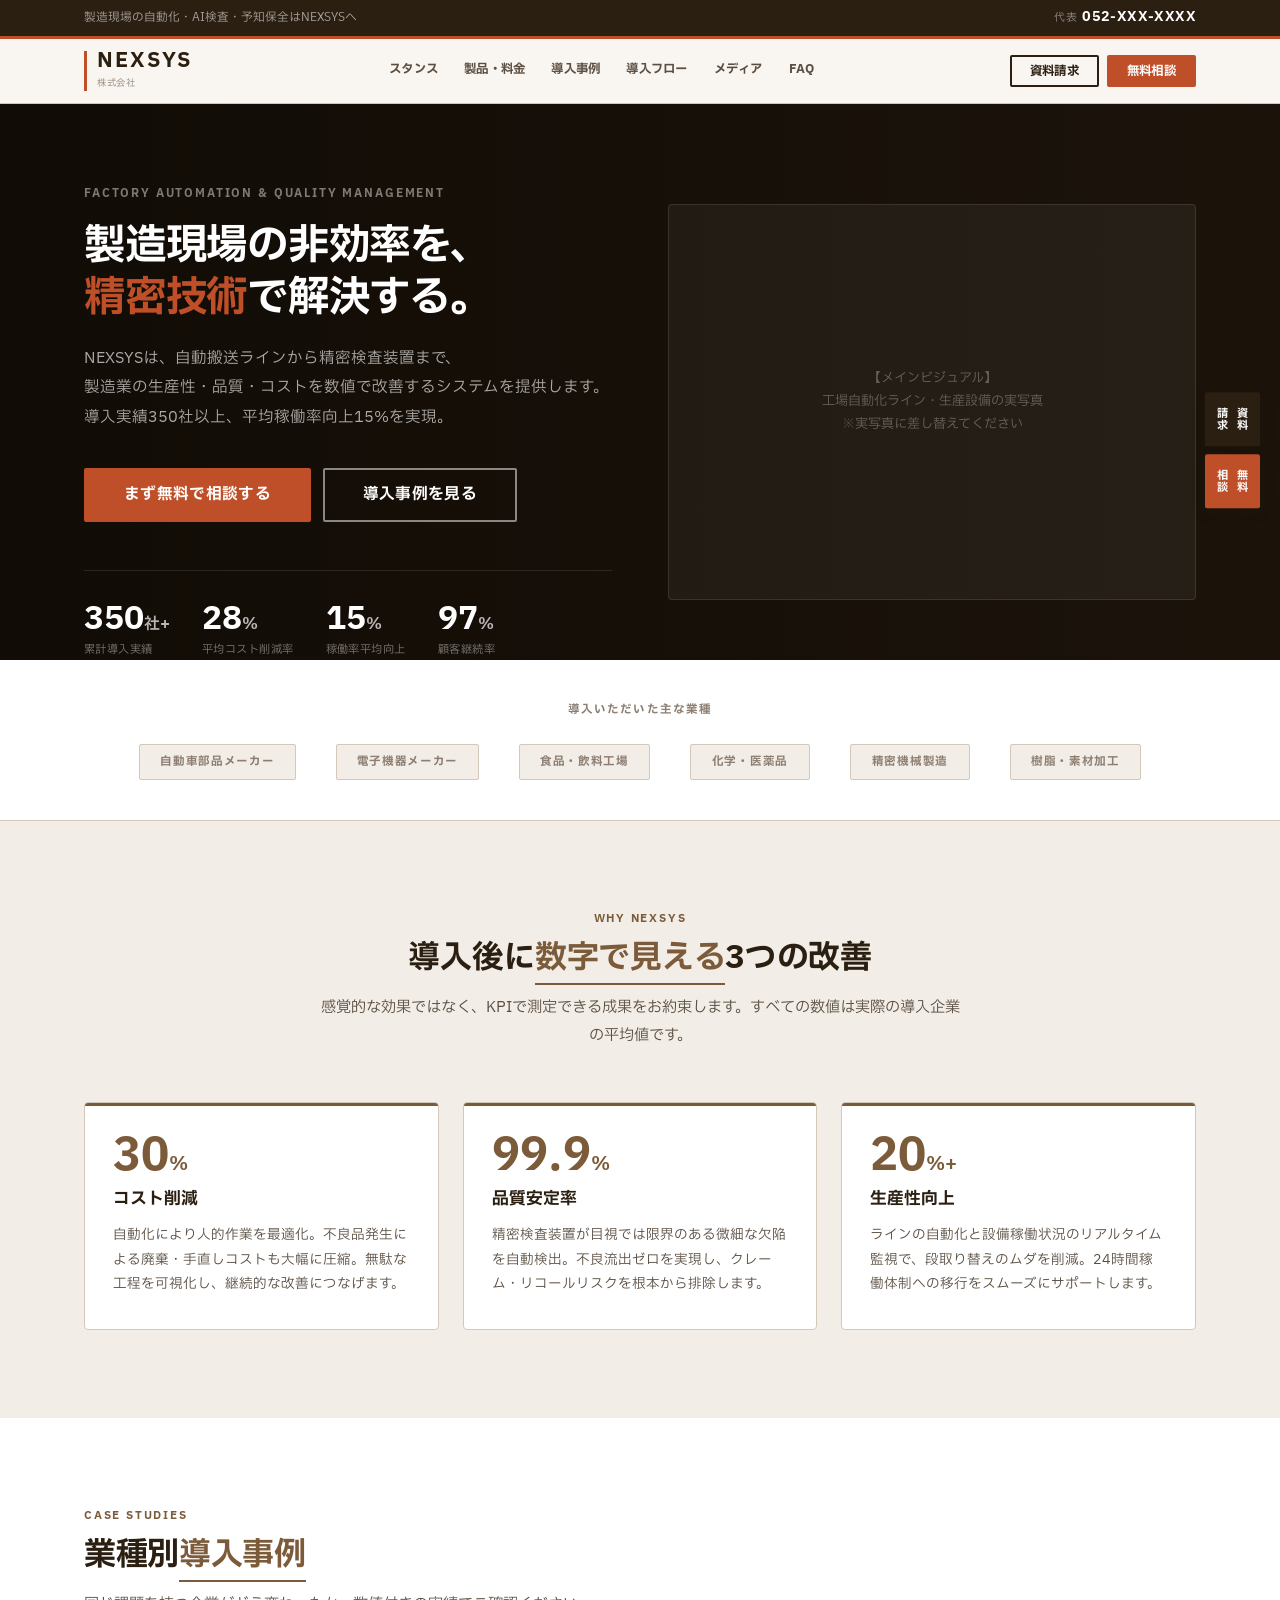
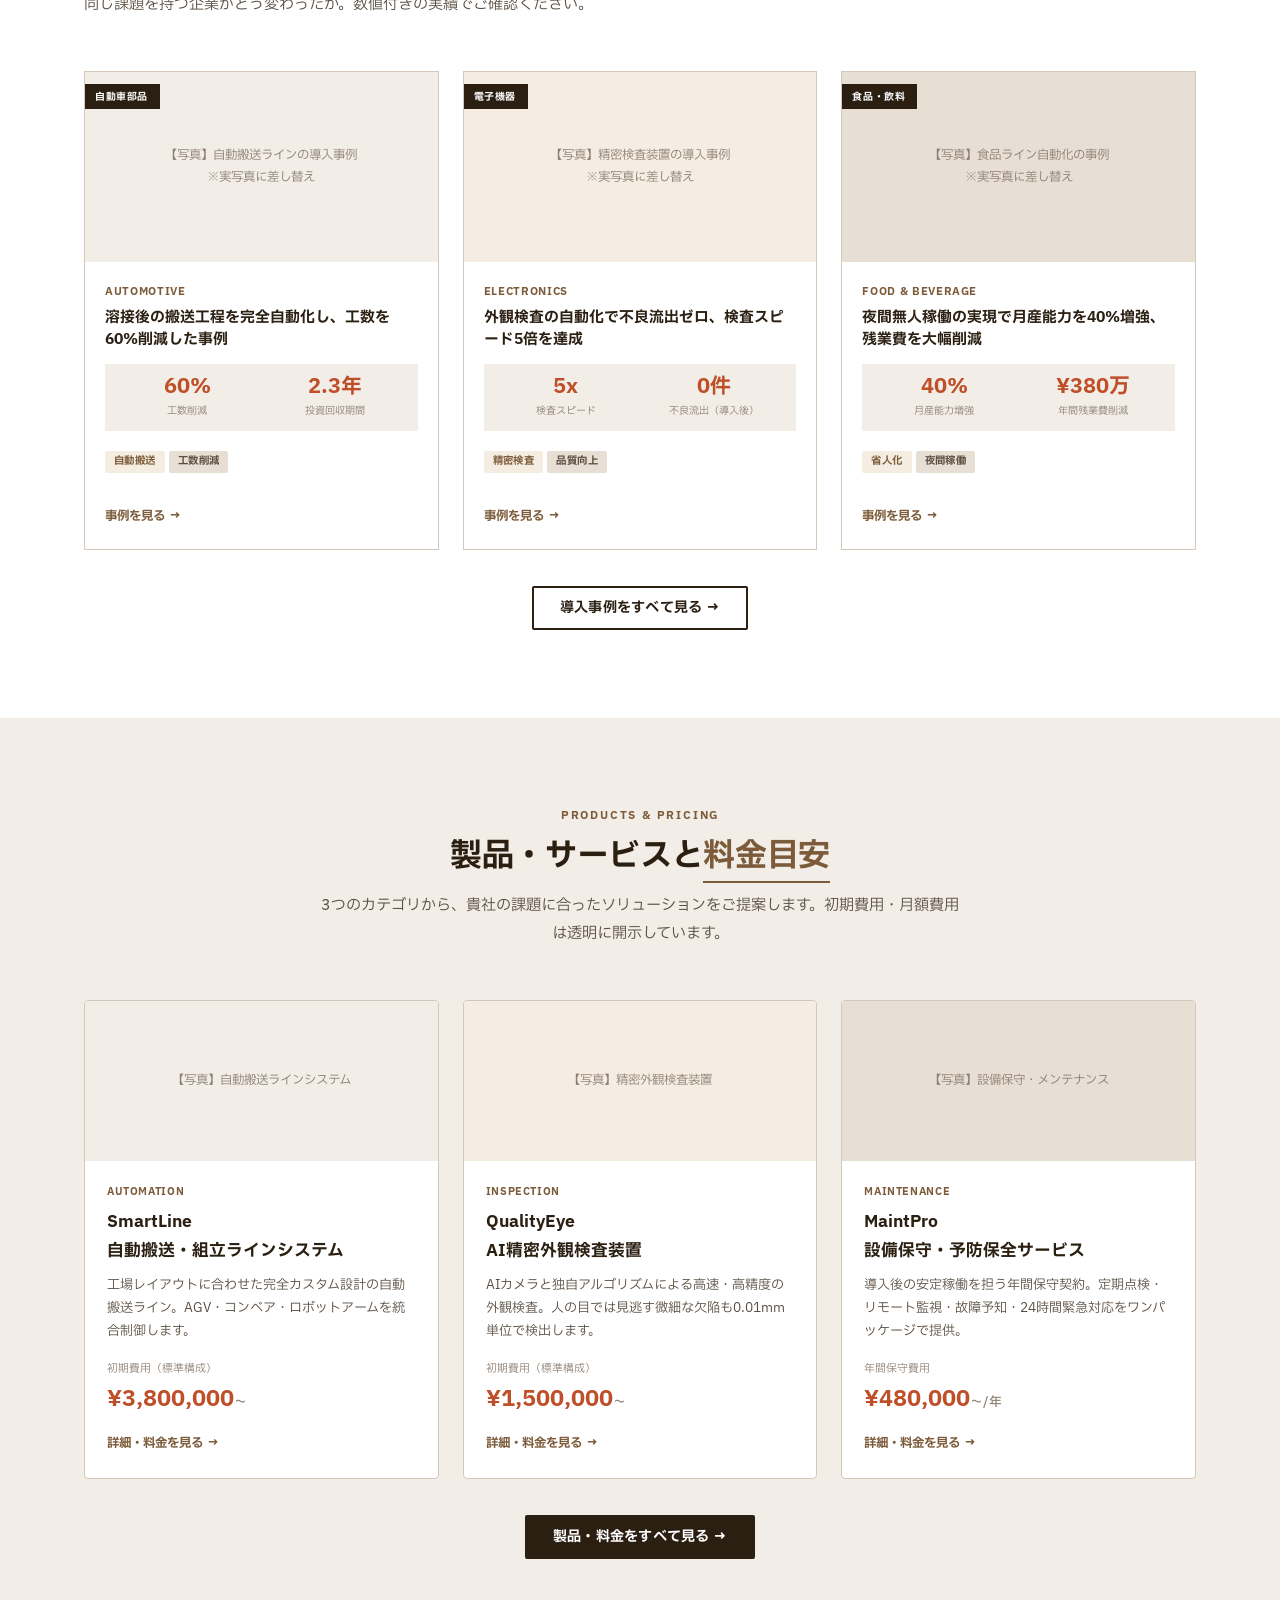
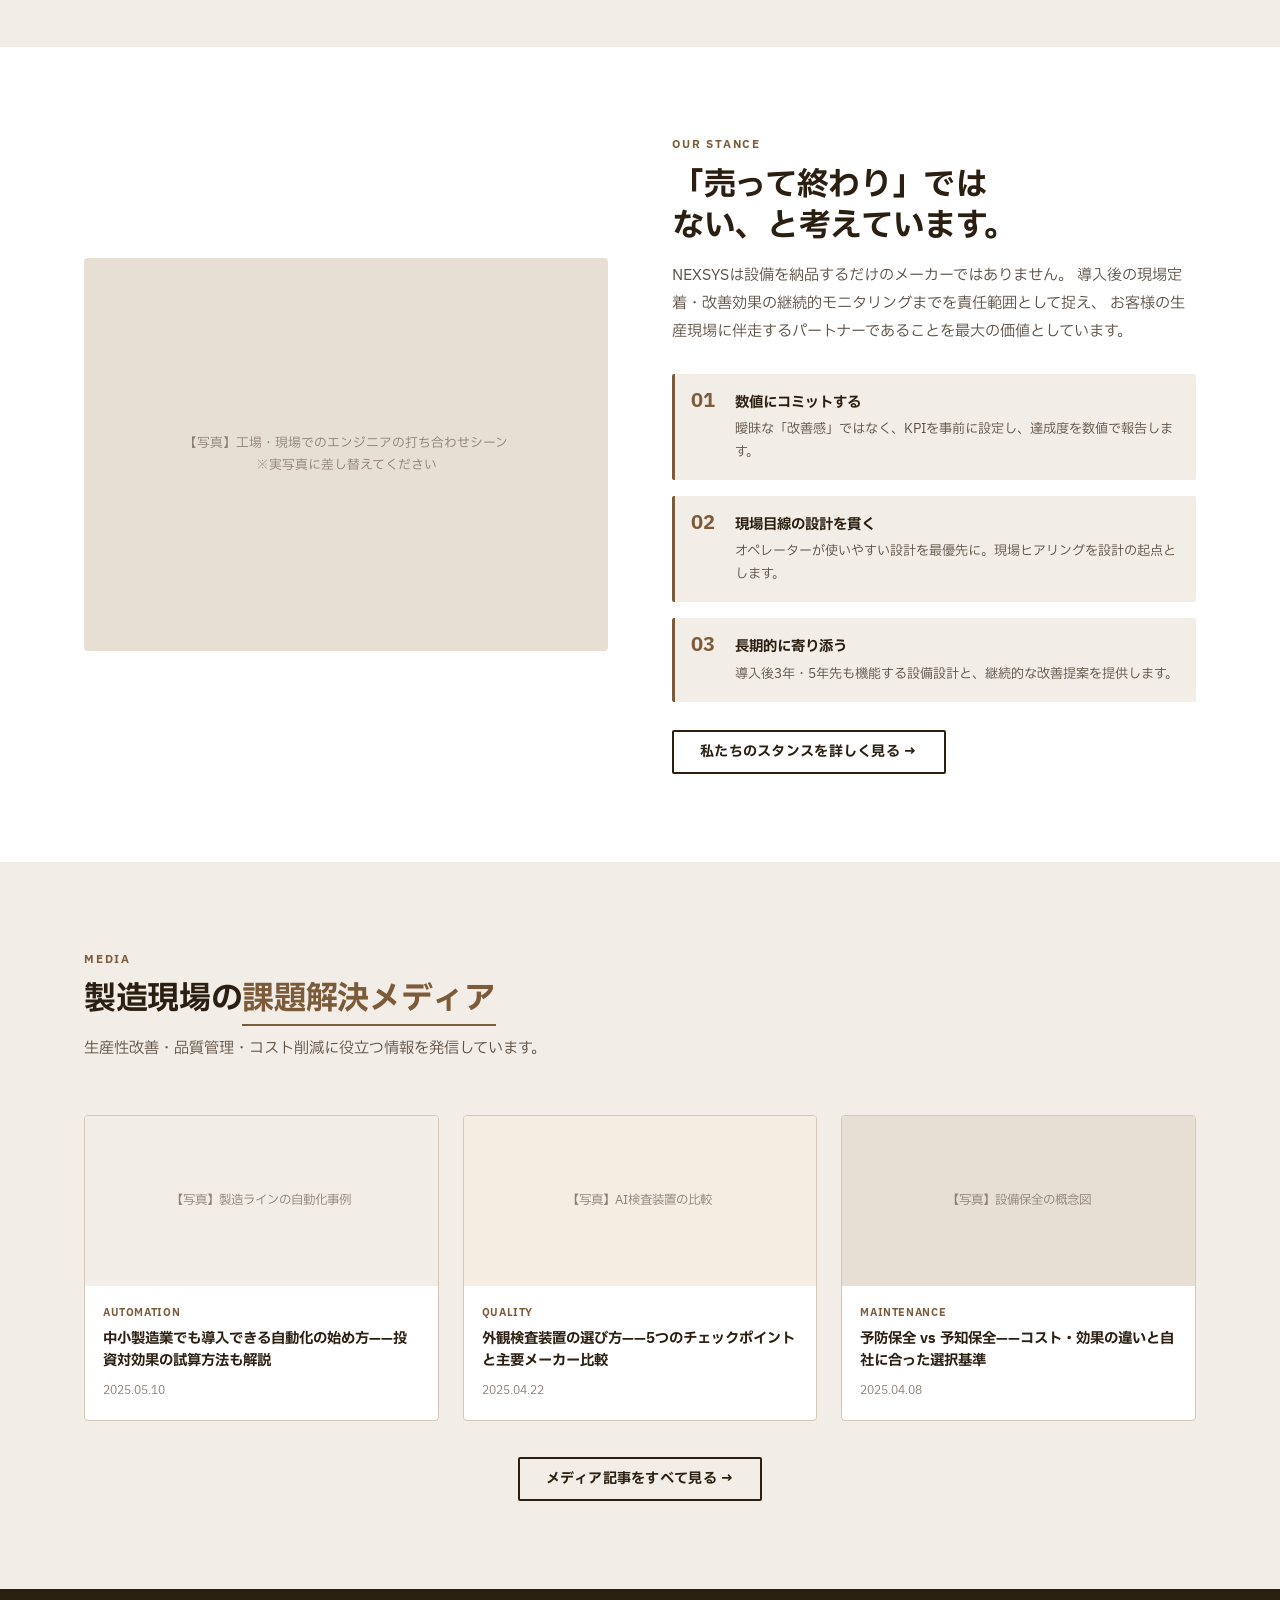
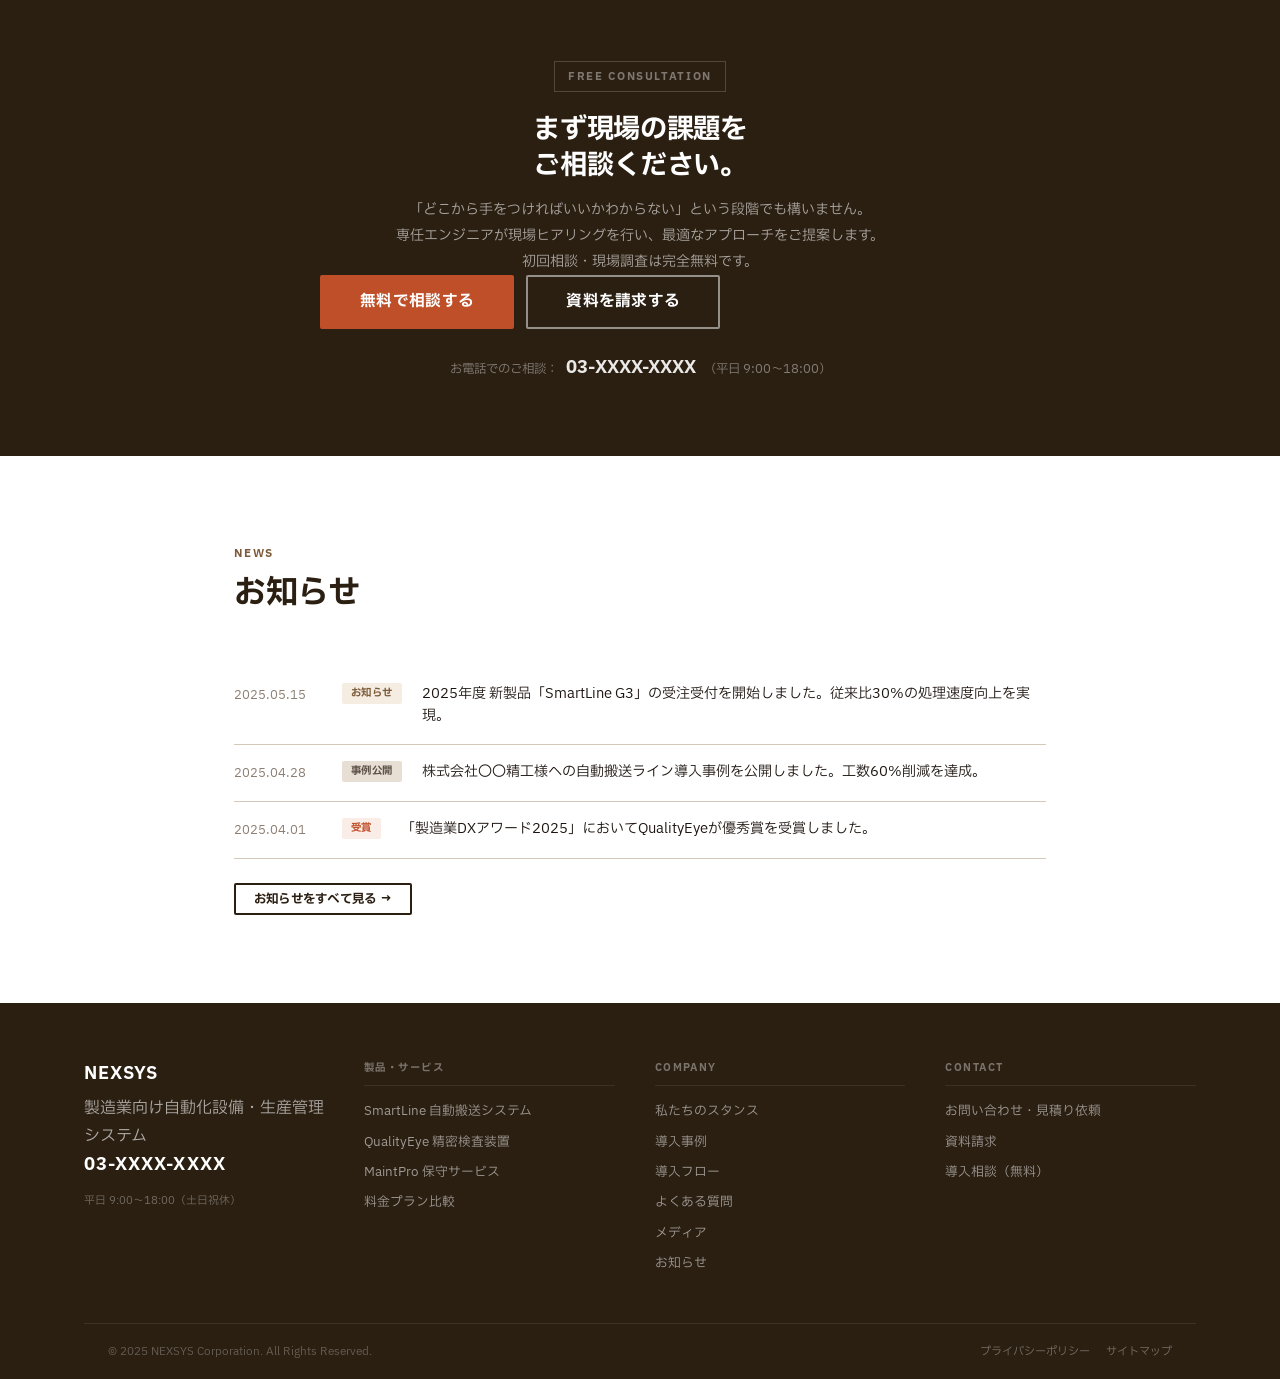
==== commit 336b03ca: "Add files via upload" ====
--- a/index.html
+++ b/index.html
@@ -11,6 +11,9 @@
 /* ===== HERO ===== */
 .hero {
   background: var(--c-navy);
+  background-image: url('https://images.pexels.com/photos/34207359/pexels-photo-34207359.jpeg?auto=compress&cs=tinysrgb&w=1920&h=900&fit=crop');
+  background-size: cover;
+  background-position: center 40%;
   padding: 80px 0 0;
   overflow: hidden;
   position: relative;
@@ -18,9 +21,8 @@
 .hero::before {
   content: '';
   position: absolute;
-  right: 0; top: 0; bottom: 0;
-  width: 50%;
-  background: linear-gradient(135deg, transparent 0%, rgba(124,91,58,.18) 100%);
+  inset: 0;
+  background: linear-gradient(to right, rgba(15,10,5,0.90) 0%, rgba(15,10,5,0.75) 50%, rgba(15,10,5,0.55) 100%);
 }
 .hero-inner {
   display: grid;
@@ -50,7 +52,7 @@
   letter-spacing: -.03em;
   margin-bottom: 20px;
 }
-.hero-h1 em { font-style: normal; color: #5BA3F5; }
+.hero-h1 em { font-style: normal; color: var(--c-orange); }
 .hero-desc { font-size: .97rem; color: rgba(255,255,255,.65); line-height: 1.9; margin-bottom: 36px; }
 .hero-btns { display: flex; gap: 12px; flex-wrap: wrap; }
 .hero-stats {
--- a/style.css
+++ b/style.css
@@ -364,6 +364,9 @@
    ---------------------------------------------------------- */
 .page-hero {
   background: var(--c-navy);
+  background-size: cover;
+  background-position: center;
+  background-repeat: no-repeat;
   padding: 52px 0 44px;
   position: relative;
   overflow: hidden;
@@ -371,9 +374,8 @@
 .page-hero::before {
   content: '';
   position: absolute;
-  right: 0; top: 0; bottom: 0;
-  width: 40%;
-  background: linear-gradient(90deg, transparent, rgba(255,255,255,.02));
+  inset: 0;
+  background: linear-gradient(135deg, rgba(15,10,5,0.82) 0%, rgba(15,10,5,0.68) 60%, rgba(15,10,5,0.58) 100%);
   pointer-events: none;
 }
 .page-hero-inner {
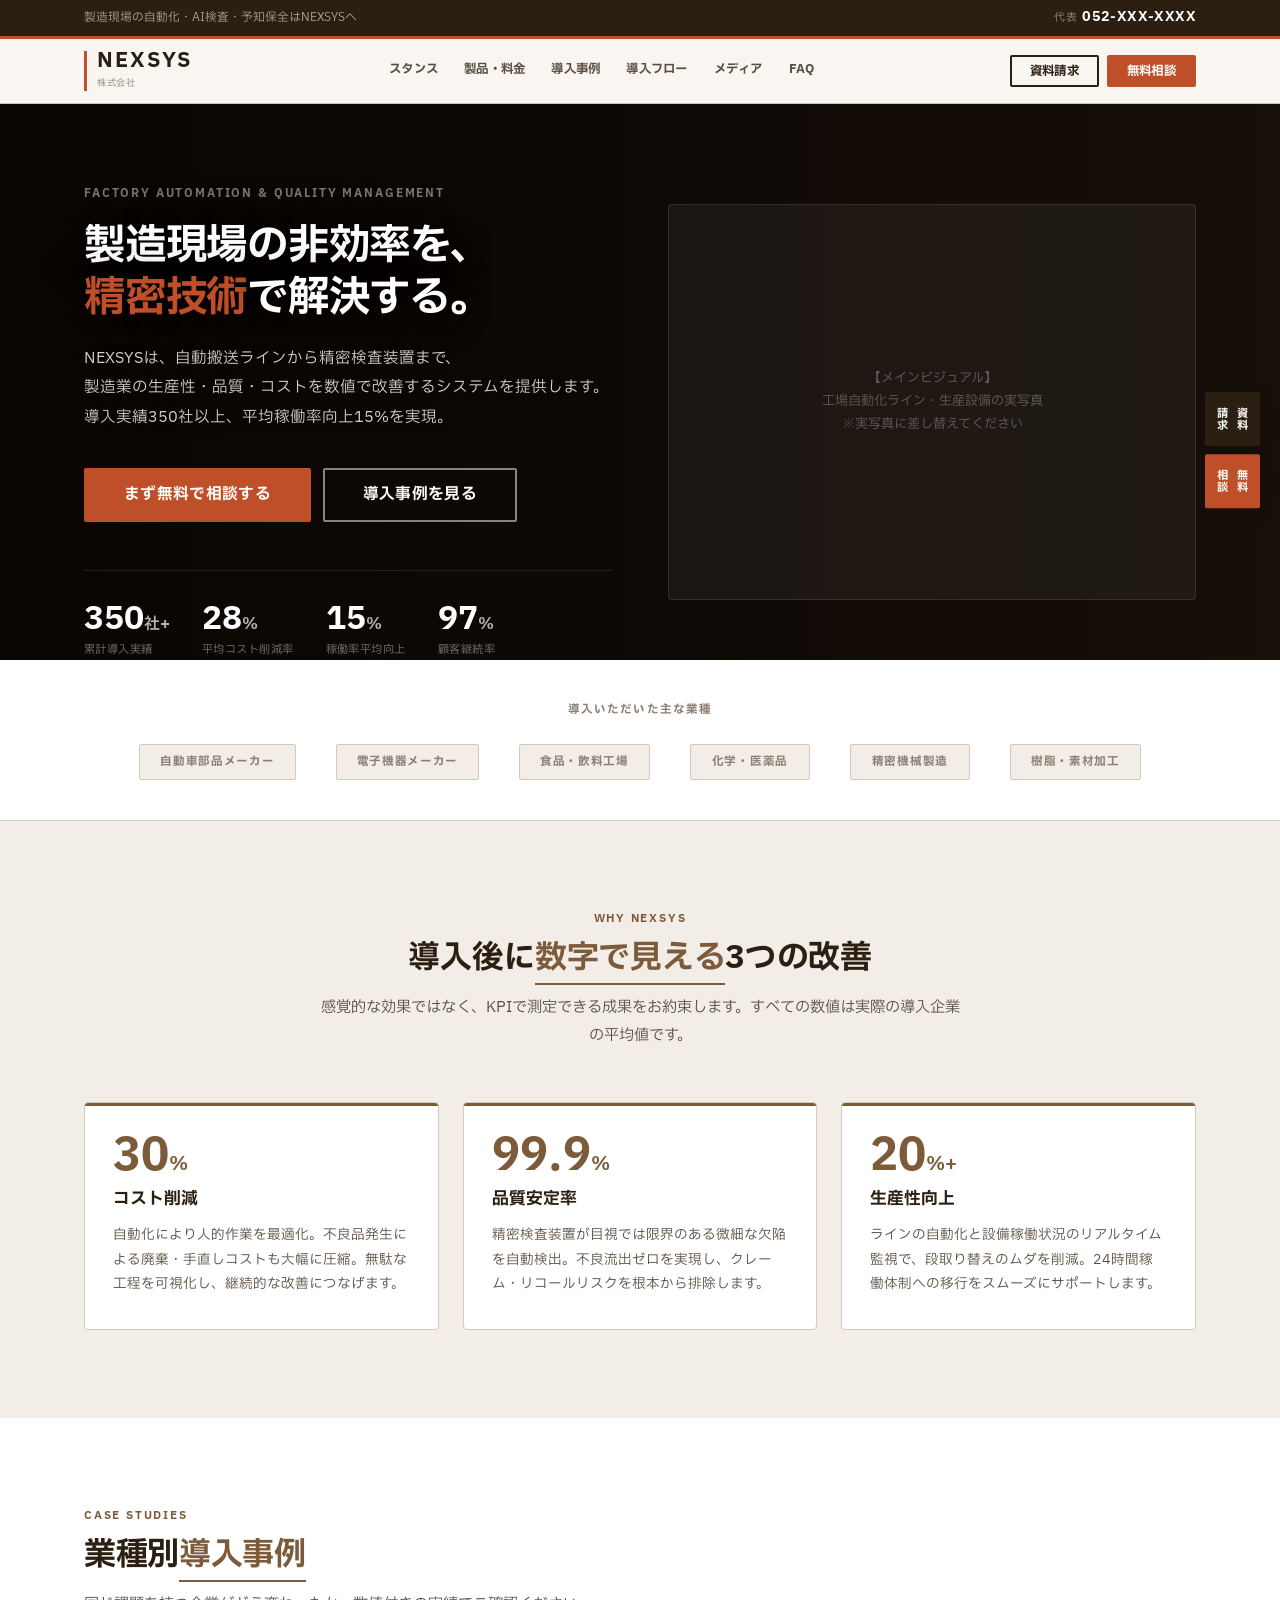
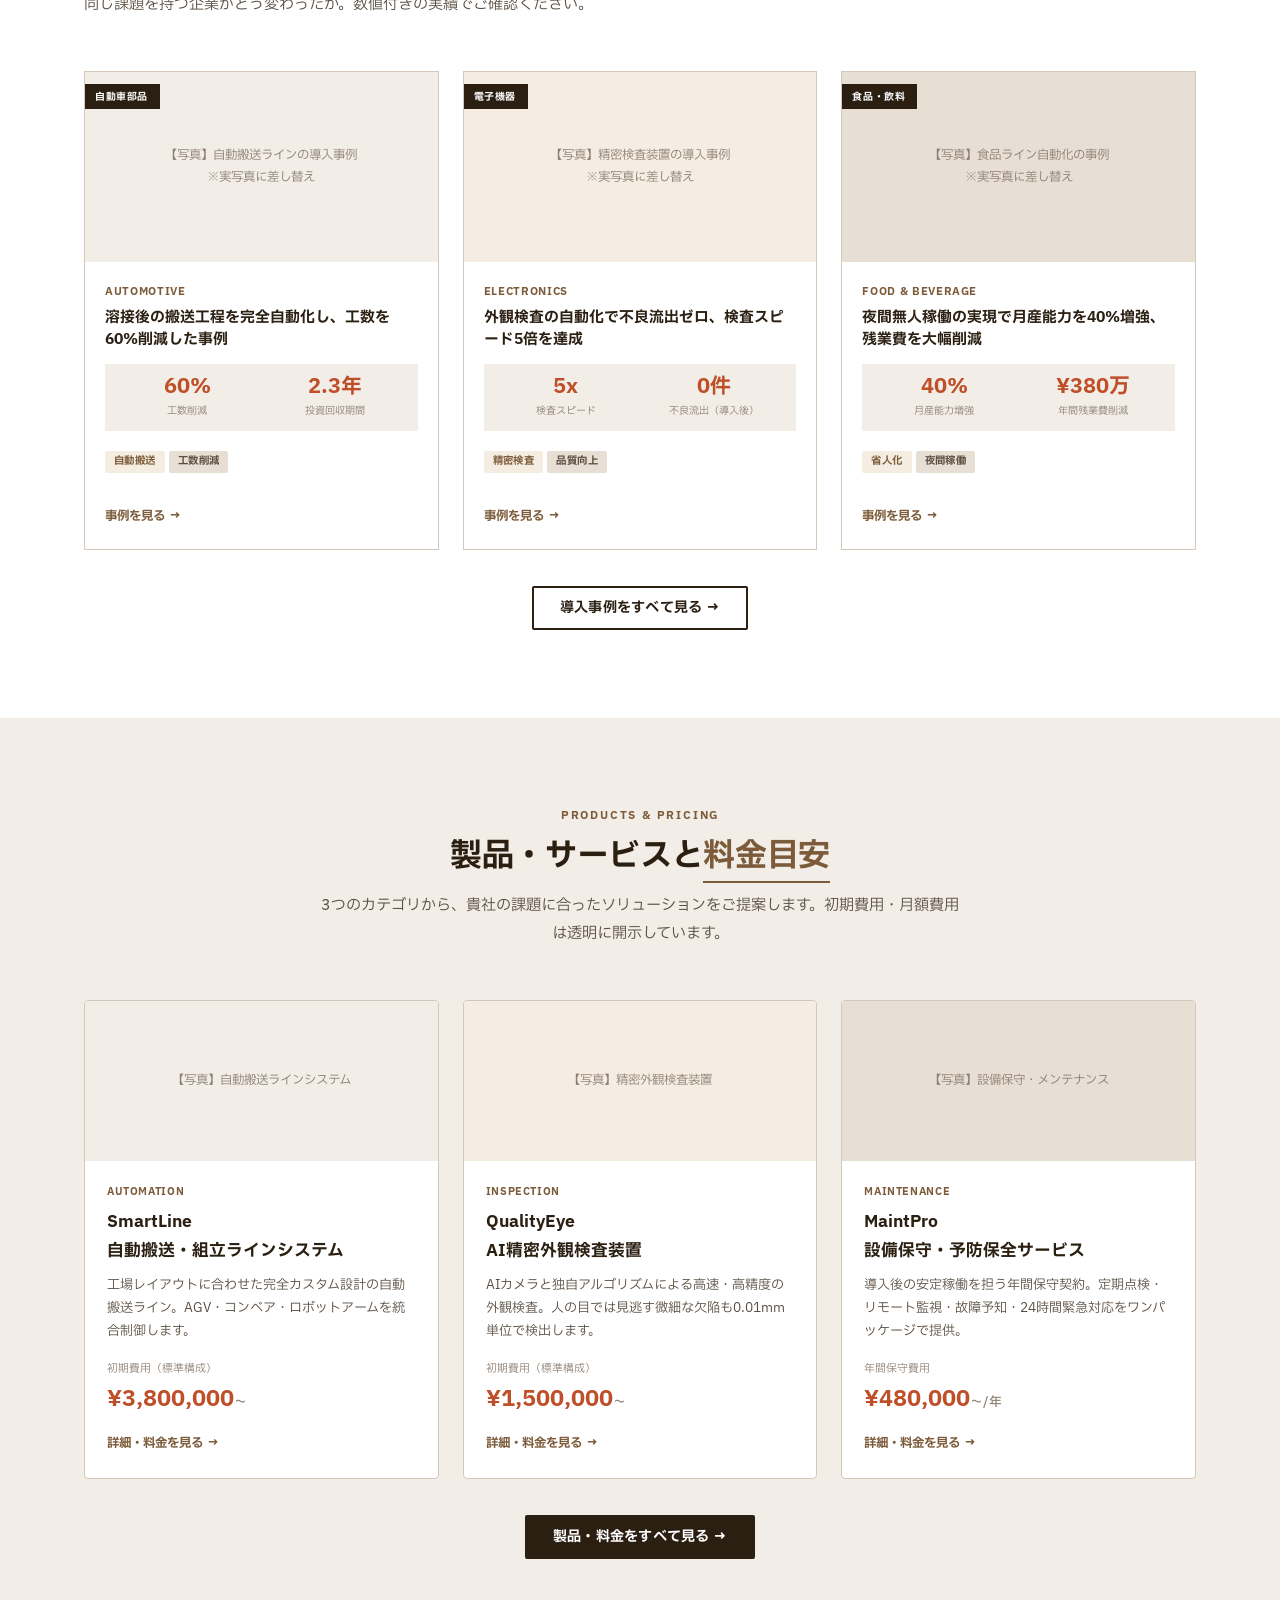
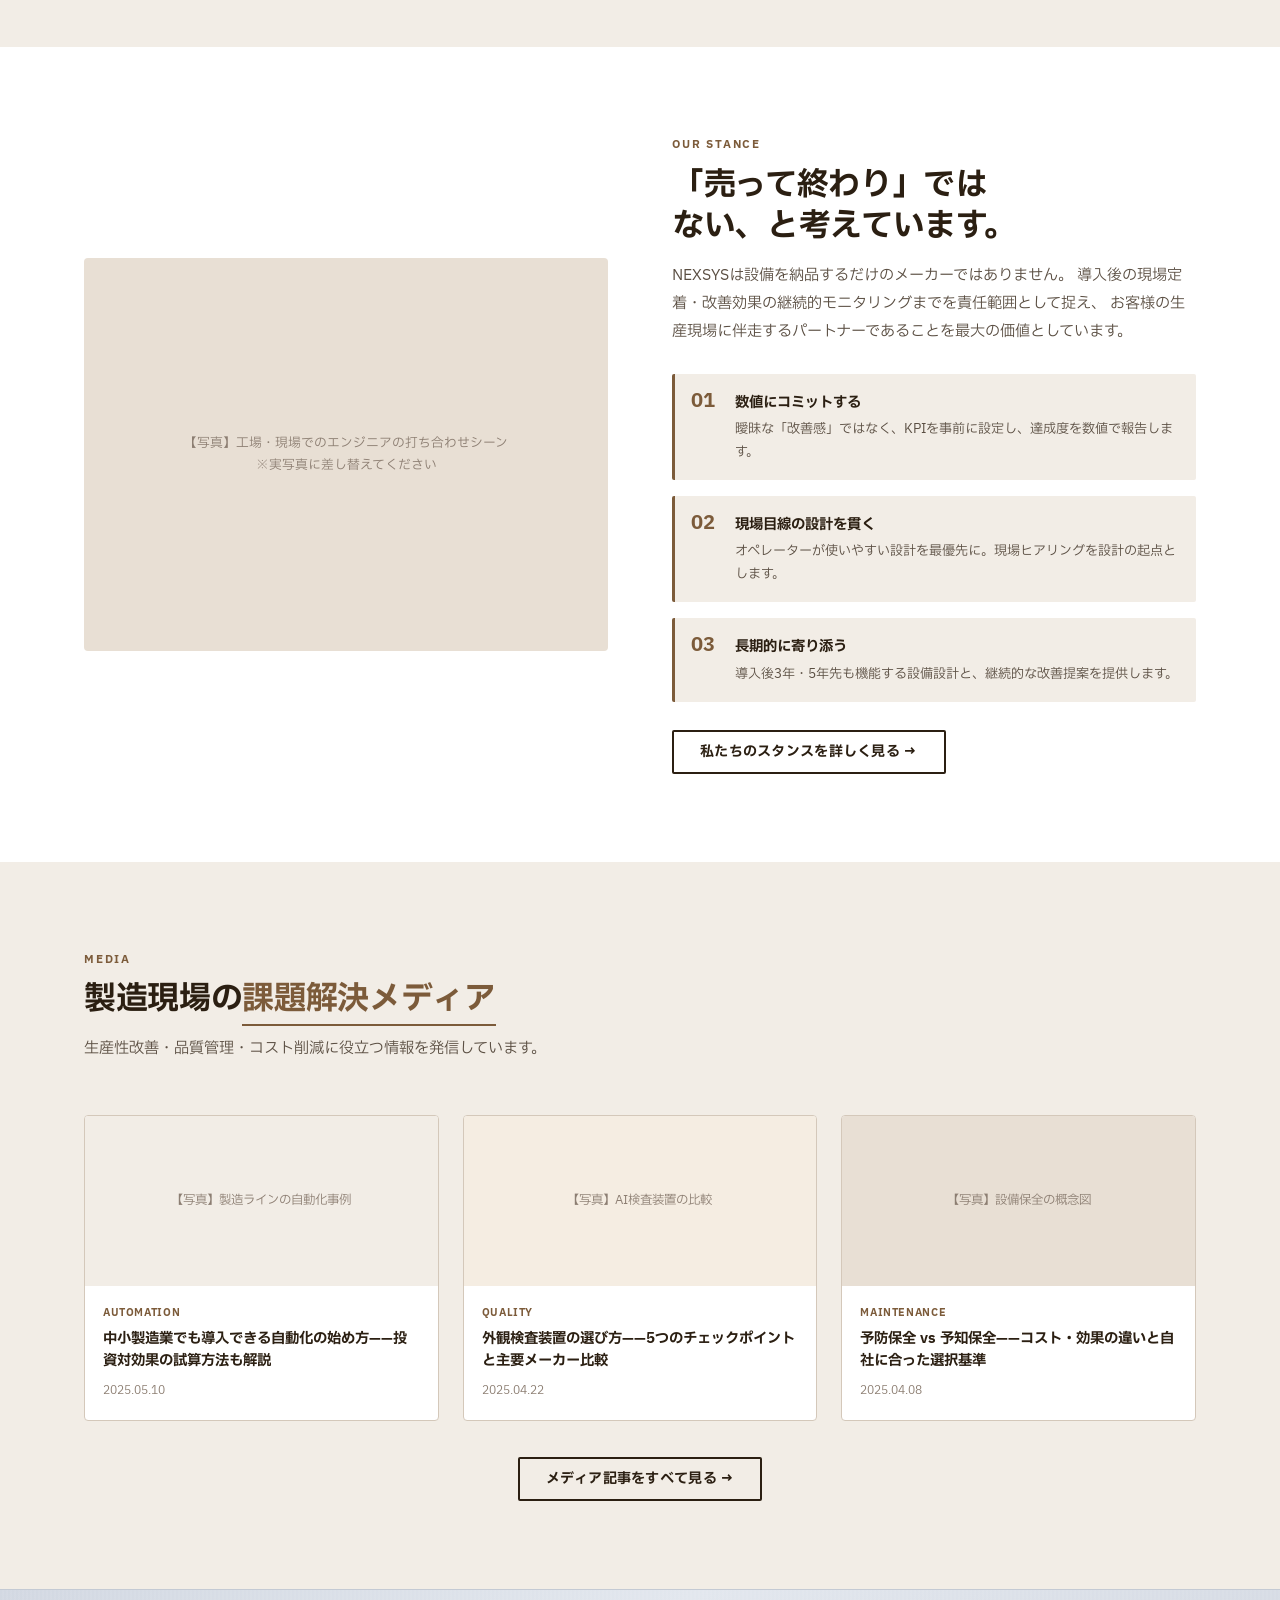
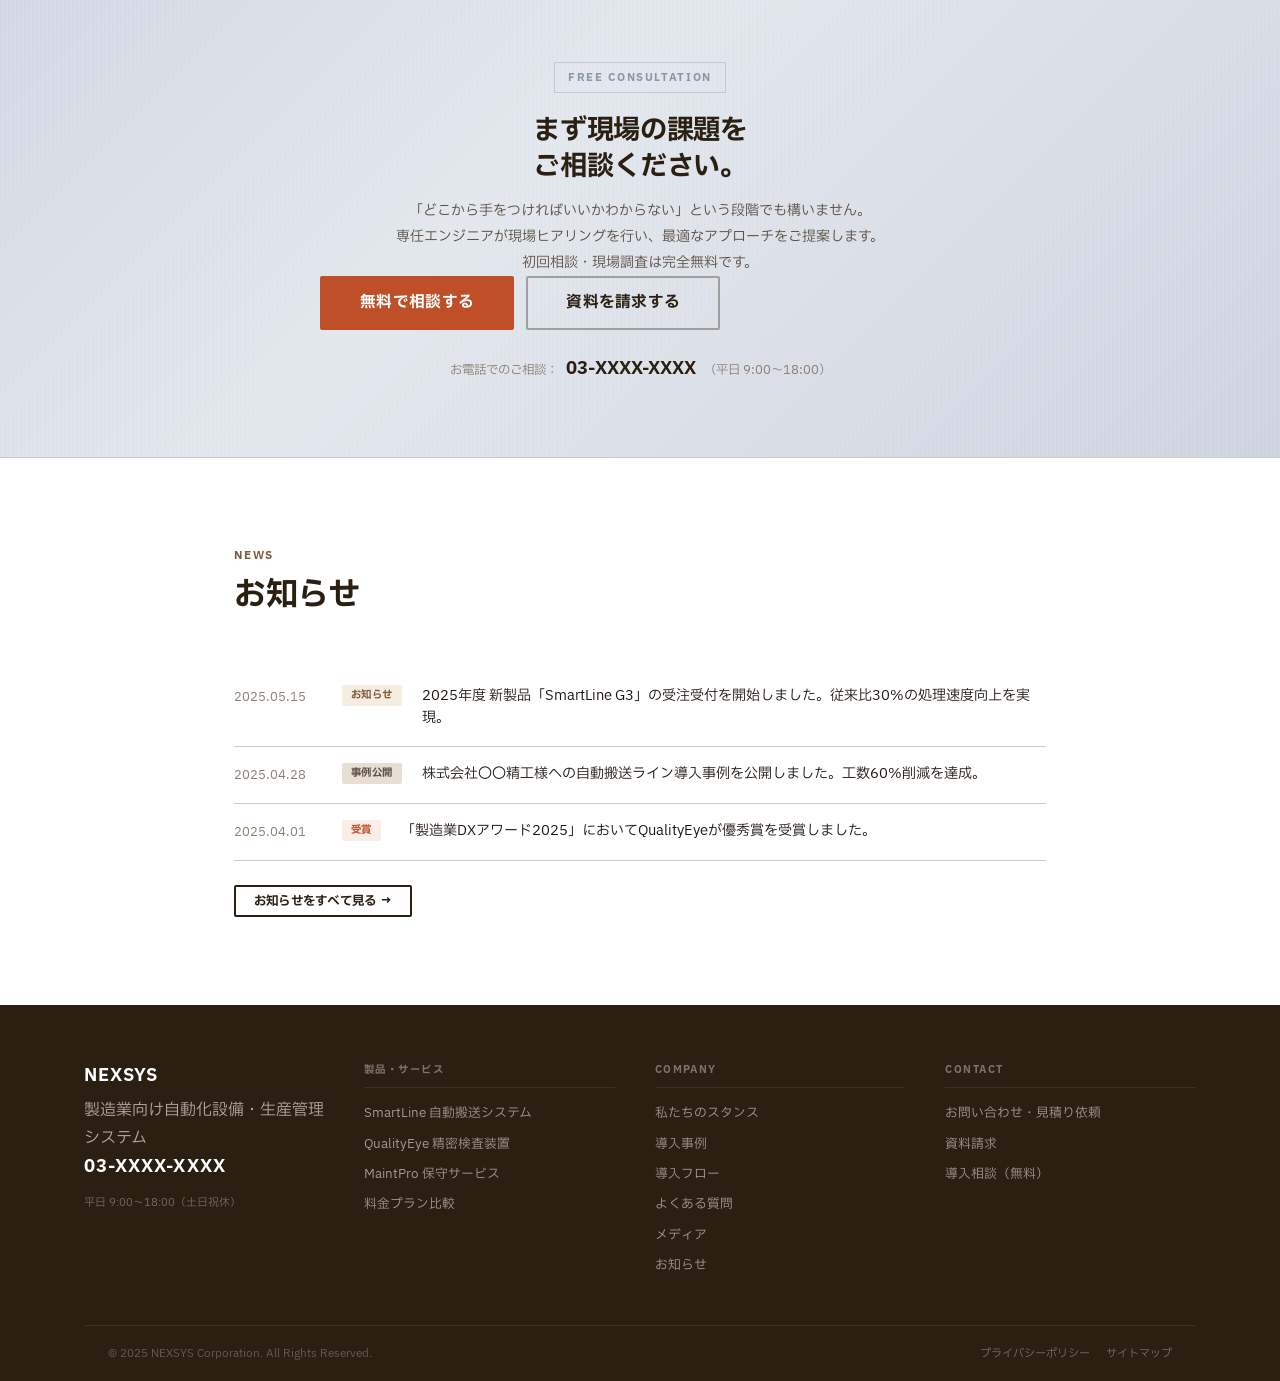
==== commit 6f64581f: "Add files via upload" ====
--- a/index.html
+++ b/index.html
@@ -22,7 +22,7 @@
   content: '';
   position: absolute;
   inset: 0;
-  background: linear-gradient(to right, rgba(15,10,5,0.90) 0%, rgba(15,10,5,0.75) 50%, rgba(15,10,5,0.55) 100%);
+  background: linear-gradient(to right, rgba(8,4,2,0.94) 0%, rgba(8,4,2,0.82) 45%, rgba(8,4,2,0.58) 100%);
 }
 .hero-inner {
   display: grid;
@@ -51,9 +51,10 @@
   line-height: 1.25;
   letter-spacing: -.03em;
   margin-bottom: 20px;
+  text-shadow: 0 2px 18px rgba(0,0,0,0.70), 0 0 50px rgba(0,0,0,0.40);
 }
 .hero-h1 em { font-style: normal; color: var(--c-orange); }
-.hero-desc { font-size: .97rem; color: rgba(255,255,255,.65); line-height: 1.9; margin-bottom: 36px; }
+.hero-desc { font-size: .97rem; color: rgba(255,255,255,.82); line-height: 1.9; margin-bottom: 36px; text-shadow: 0 1px 8px rgba(0,0,0,0.55); }
 .hero-btns { display: flex; gap: 12px; flex-wrap: wrap; }
 .hero-stats {
   display: flex;
--- a/style.css
+++ b/style.css
@@ -46,6 +46,11 @@
   --c-header-bg:   #F9F5F0;   /* warm cream — ヘッダー背景 */
   --c-header-top:  #BE4F28;   /* terracotta — ヘッダー上部ライン */
 
+  /* --- Silver (Dark section replacement) --- */
+  --c-silver-bg:   #E2E6EC;   /* light steel — dark section代替 */
+  --c-silver-mid:  #C4CAD4;   /* medium steel — ボーダー・区切り */
+  --c-silver-dark: #8A96A4;   /* dark steel — アクセント */
+
   /* --- Shadows (warm-tinted) --- */
   --shadow-sm: 0 1px 4px rgba(43,31,18,.07);
   --shadow:    0 4px 16px rgba(43,31,18,.10);
@@ -111,7 +116,10 @@
 .inner { max-width: var(--container); margin: 0 auto; padding: 0 24px; }
 .section { padding: var(--section-py) 0; }
 .section--alt { background: var(--c-bg); }
-.section--navy { background: var(--c-navy); }
+.section--navy {
+  background: linear-gradient(135deg, #D6DBE3 0%, #E4E8EF 55%, #D0D6DF 100%);
+  color: var(--c-text);
+}
 .section--blue-light { background: var(--c-blue-light); }
 
 /* 5. Buttons
@@ -375,7 +383,7 @@
   content: '';
   position: absolute;
   inset: 0;
-  background: linear-gradient(135deg, rgba(15,10,5,0.82) 0%, rgba(15,10,5,0.68) 60%, rgba(15,10,5,0.58) 100%);
+  background: linear-gradient(125deg, rgba(8,4,2,0.88) 0%, rgba(8,4,2,0.78) 55%, rgba(8,4,2,0.62) 100%);
   pointer-events: none;
 }
 .page-hero-inner {
@@ -390,9 +398,10 @@
   font-weight: 700;
   letter-spacing: .18em;
   text-transform: uppercase;
-  color: rgba(255,255,255,.4);
+  color: rgba(255,255,255,.55);
   display: block;
   margin-bottom: 10px;
+  text-shadow: 0 1px 8px rgba(0,0,0,0.6);
 }
 .page-hero-title, .page-hero h1 {
   font-size: 1.9rem;
@@ -400,8 +409,14 @@
   color: #fff;
   margin-bottom: 12px;
   letter-spacing: -.01em;
-}
-.page-hero-desc, .page-hero p { font-size: .9rem; color: rgba(255,255,255,.6); line-height: 1.8; }
+  text-shadow: 0 2px 14px rgba(0,0,0,0.65), 0 0 40px rgba(0,0,0,0.35);
+}
+.page-hero-desc, .page-hero p {
+  font-size: .9rem;
+  color: rgba(255,255,255,.78);
+  line-height: 1.8;
+  text-shadow: 0 1px 8px rgba(0,0,0,0.55);
+}
 .breadcrumb {
   display: flex;
   gap: 8px;
@@ -588,7 +603,27 @@
 
 /* 15. CTA Banner
    ---------------------------------------------------------- */
-.cta-banner { background: var(--c-navy); padding: 72px 0; }
+.cta-banner {
+  background: linear-gradient(135deg, #D2D8E2 0%, #E2E7EE 40%, #D8DDE6 70%, #CDD4DE 100%);
+  border-top: 1px solid var(--c-silver-mid);
+  border-bottom: 1px solid var(--c-silver-mid);
+  padding: 72px 0;
+  position: relative;
+}
+/* ステンレス調の微細テクスチャ感 */
+.cta-banner::before {
+  content: '';
+  position: absolute;
+  inset: 0;
+  background: repeating-linear-gradient(
+    90deg,
+    transparent 0px,
+    transparent 2px,
+    rgba(255,255,255,0.06) 2px,
+    rgba(255,255,255,0.06) 4px
+  );
+  pointer-events: none;
+}
 .cta-banner-inner {
   max-width: var(--container);
   margin: 0 auto;
@@ -597,11 +632,15 @@
   align-items: center;
   justify-content: space-between;
   gap: 32px;
+  position: relative;
+  z-index: 1;
 }
 .cta-inner {
   max-width: 640px;
   margin: 0 auto;
   text-align: center;
+  position: relative;
+  z-index: 1;
 }
 .cta-label {
   display: inline-block;
@@ -609,22 +648,22 @@
   font-weight: 700;
   letter-spacing: .15em;
   text-transform: uppercase;
-  color: rgba(255,255,255,.4);
-  border: 1px solid rgba(255,255,255,.18);
+  color: var(--c-silver-dark);
+  border: 1px solid var(--c-silver-mid);
   padding: 5px 13px;
   margin-bottom: 20px;
 }
 .cta-banner-title, .cta-title {
   font-size: 1.7rem;
   font-weight: 700;
-  color: #fff;
+  color: var(--c-navy);
   line-height: 1.35;
   margin-bottom: 12px;
   letter-spacing: -.01em;
 }
 .cta-banner-sub, .cta-desc {
   font-size: .88rem;
-  color: rgba(255,255,255,.6);
+  color: var(--c-text-2);
   line-height: 1.85;
 }
 .cta-banner-btns, .cta-btns {
@@ -633,8 +672,19 @@
   flex-shrink: 0;
   flex-wrap: wrap;
 }
-.cta-tel { margin-top: 24px; font-size: .78rem; color: rgba(255,255,255,.42); }
-.cta-tel strong { font-size: 1.1rem; color: rgba(255,255,255,.9); margin: 0 8px; }
+.cta-tel { margin-top: 24px; font-size: .78rem; color: var(--c-text-3); }
+.cta-tel strong { font-size: 1.1rem; color: var(--c-navy); margin: 0 8px; }
+/* CTAバナー内の白枠ボタン → ダーク枠に変換 */
+.cta-banner .btn-outline-white {
+  color: var(--c-navy);
+  border-color: rgba(43,31,18,0.35);
+  background: transparent;
+}
+.cta-banner .btn-outline-white:hover {
+  background: var(--c-navy);
+  color: #fff;
+  border-color: var(--c-navy);
+}
 
 /* 16. Footer
    ---------------------------------------------------------- */
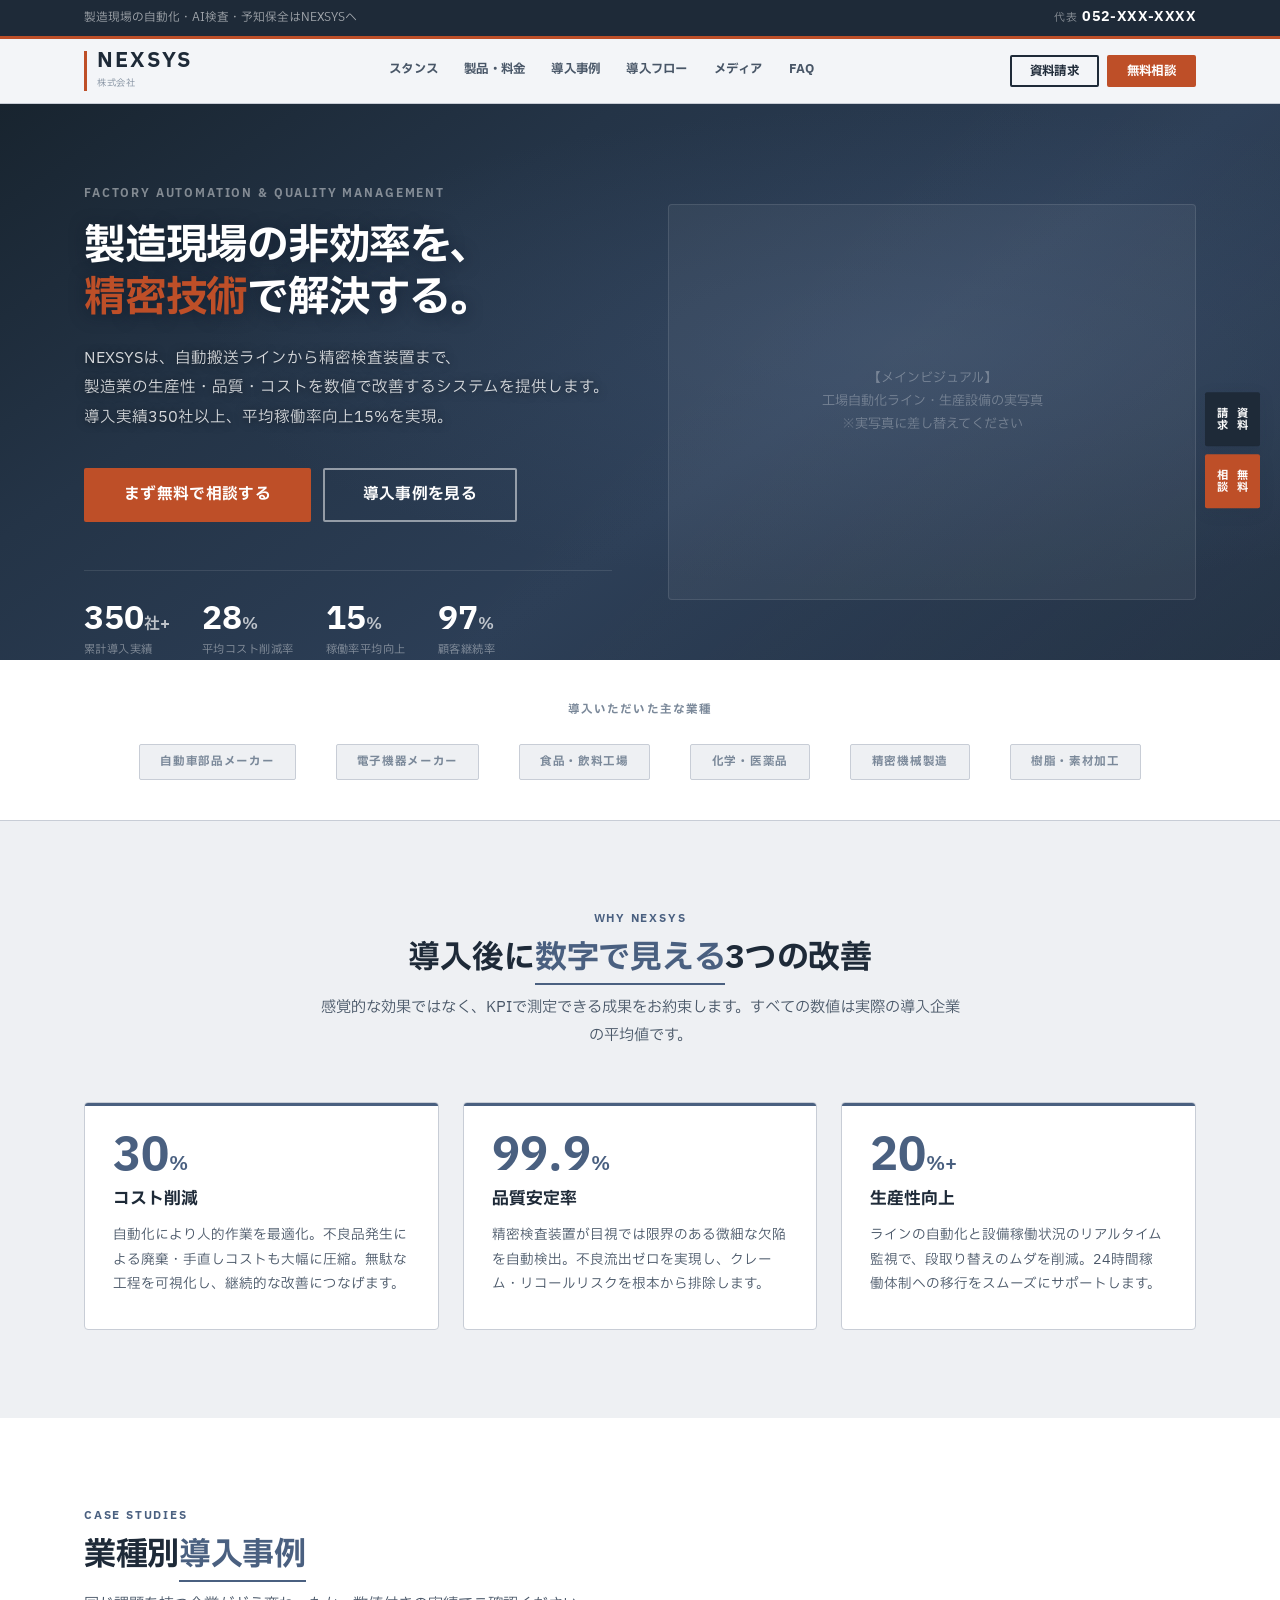
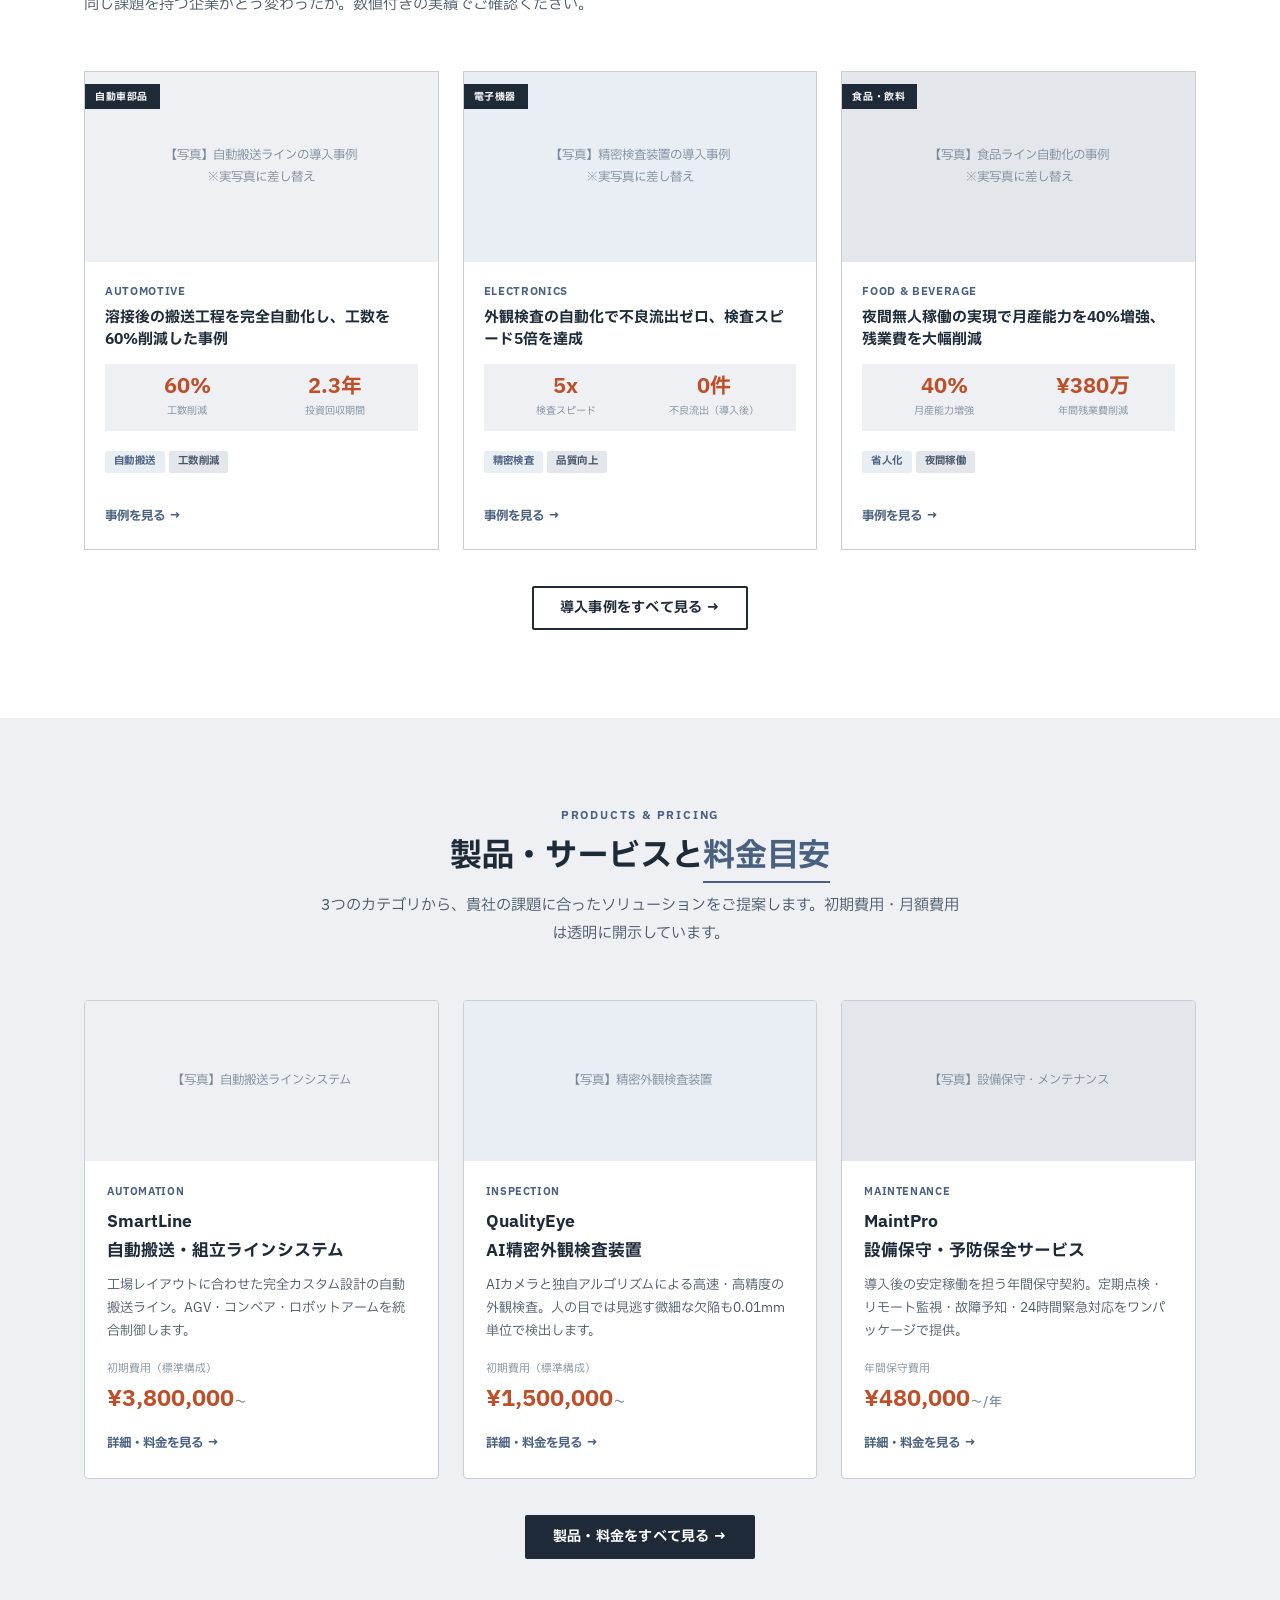
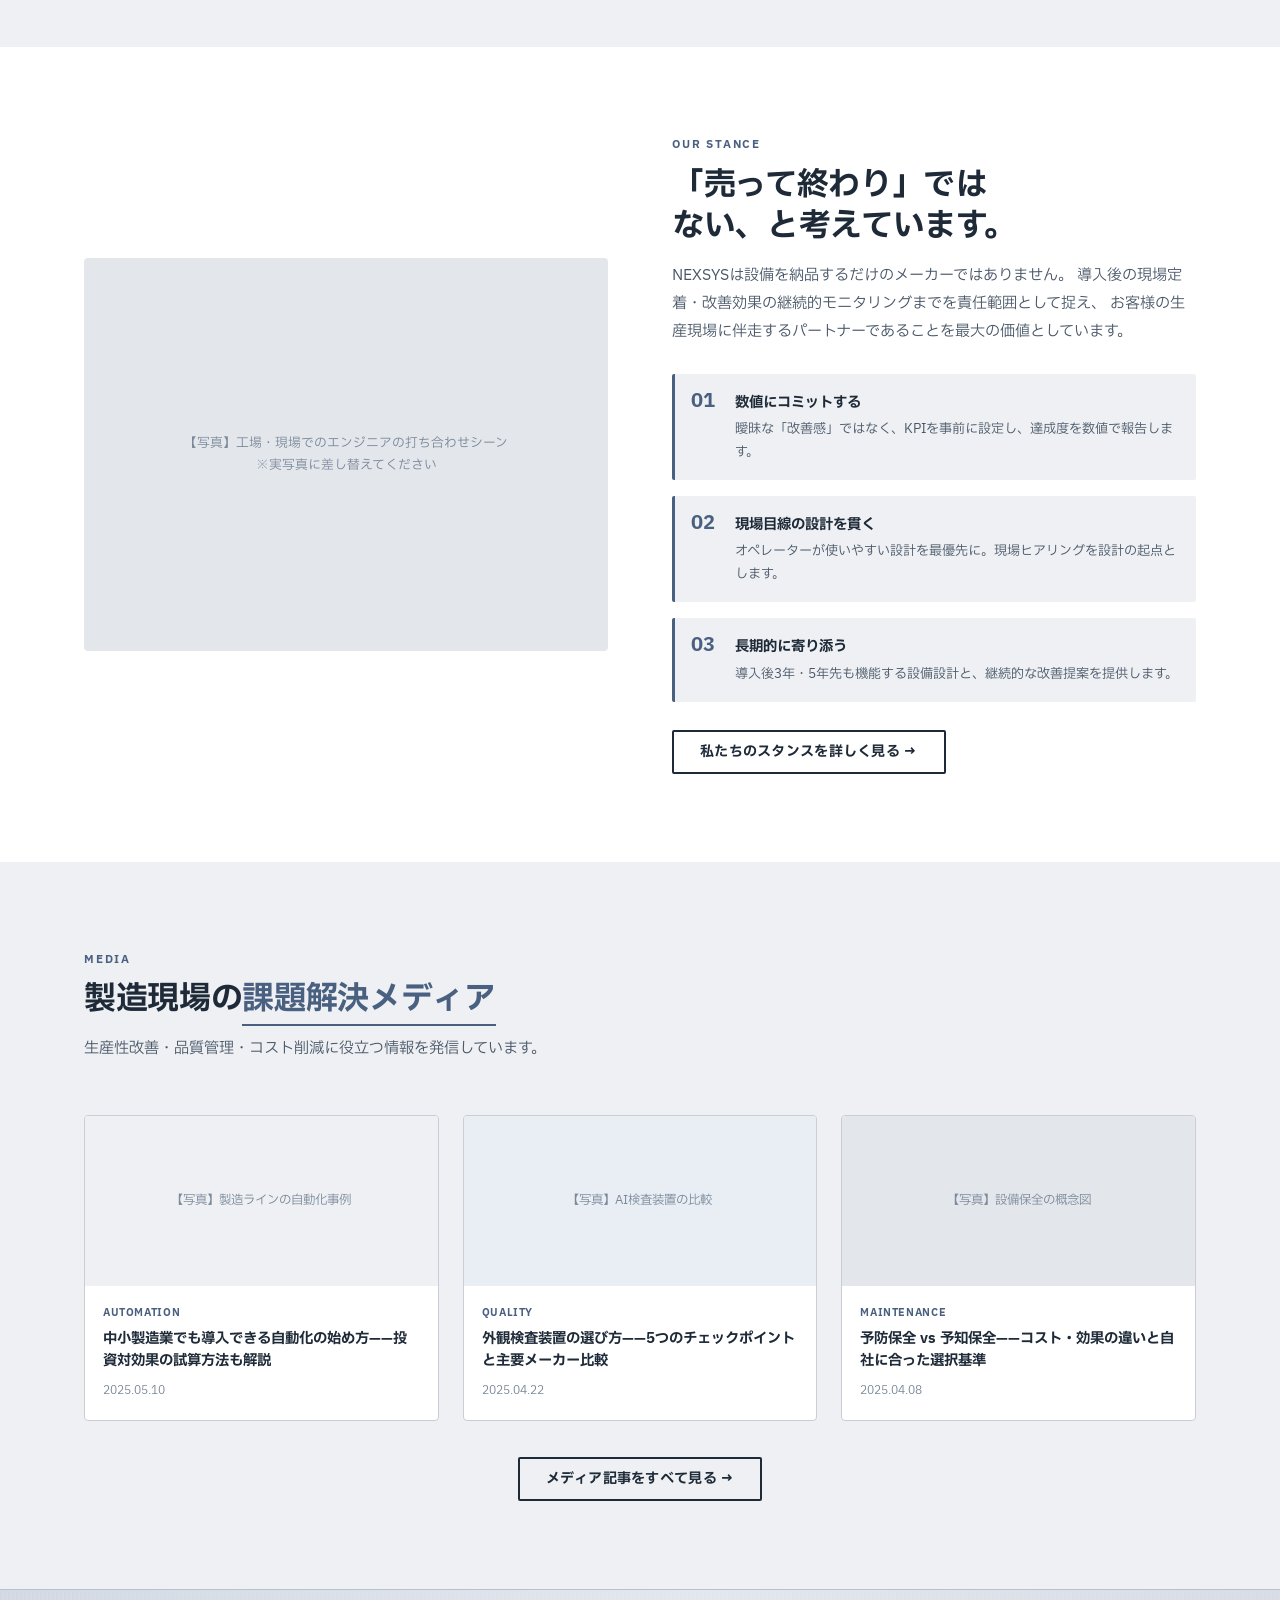
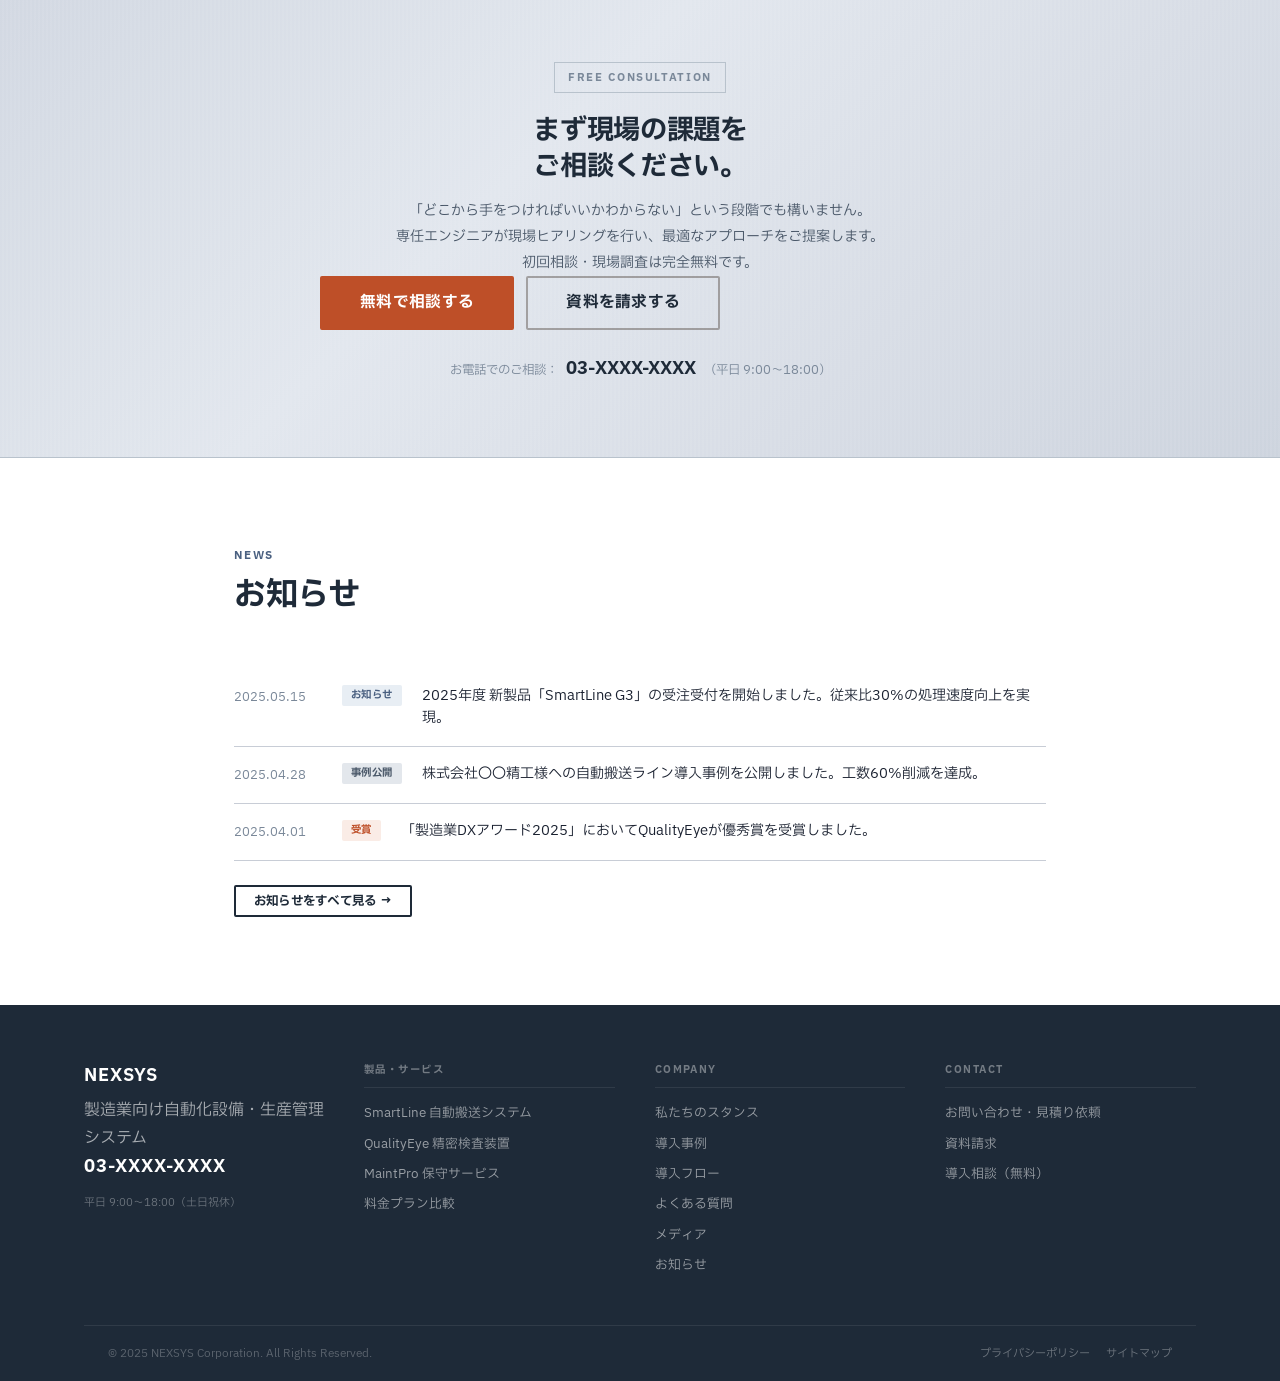
==== commit 24546f8e: "Add files via upload" ====
--- a/index.html
+++ b/index.html
@@ -10,10 +10,7 @@
 <style>
 /* ===== HERO ===== */
 .hero {
-  background: var(--c-navy);
-  background-image: url('https://images.pexels.com/photos/34207359/pexels-photo-34207359.jpeg?auto=compress&cs=tinysrgb&w=1920&h=900&fit=crop');
-  background-size: cover;
-  background-position: center 40%;
+  background: linear-gradient(145deg, #18242F 0%, #243447 30%, #2C3E56 60%, #1E2D40 100%);
   padding: 80px 0 0;
   overflow: hidden;
   position: relative;
@@ -22,7 +19,10 @@
   content: '';
   position: absolute;
   inset: 0;
-  background: linear-gradient(to right, rgba(8,4,2,0.94) 0%, rgba(8,4,2,0.82) 45%, rgba(8,4,2,0.58) 100%);
+  /* 右側に淡いスチールハイライト */
+  background:
+    radial-gradient(ellipse at 72% 44%, rgba(74,96,128,0.32) 0%, transparent 55%),
+    linear-gradient(135deg, transparent 50%, rgba(255,255,255,0.03) 100%);
 }
 .hero-inner {
   display: grid;
@@ -51,7 +51,7 @@
   line-height: 1.25;
   letter-spacing: -.03em;
   margin-bottom: 20px;
-  text-shadow: 0 2px 18px rgba(0,0,0,0.70), 0 0 50px rgba(0,0,0,0.40);
+  text-shadow: 0 2px 16px rgba(10,20,36,0.55);
 }
 .hero-h1 em { font-style: normal; color: var(--c-orange); }
 .hero-desc { font-size: .97rem; color: rgba(255,255,255,.82); line-height: 1.9; margin-bottom: 36px; text-shadow: 0 1px 8px rgba(0,0,0,0.55); }
--- a/style.css
+++ b/style.css
@@ -25,36 +25,36 @@
 /* 2. Design Tokens
    ---------------------------------------------------------- */
 :root {
-  /* --- Brand Colors: Espresso × Copper × Terracotta --- */
-  --c-navy:        #2B1F12;   /* deep espresso — ヘッダー文字・フッター・見出し */
-  --c-blue:        #7C5B3A;   /* warm copper — リンク・アクセント */
-  --c-blue-mid:    #9A7350;   /* lighter copper — ホバー */
-  --c-blue-light:  #F5EDE2;   /* warm cream — 薄い背景 */
-  --c-orange:      #BE4F28;   /* terracotta — CTAボタン専用 */
+  /* --- Brand Colors: Gunmetal × Steel × Terracotta --- */
+  --c-navy:        #1E2A38;   /* gunmetal dark — ヘッダー文字・フッター・見出し */
+  --c-blue:        #4A6080;   /* steel blue — リンク・アクセント */
+  --c-blue-mid:    #6A8099;   /* mid steel — ホバー */
+  --c-blue-light:  #E8EEF4;   /* pale steel — 薄い背景 */
+  --c-orange:      #BE4F28;   /* terracotta — CTAボタン専用（アクセント） */
   --c-orange-lt:   #FAECE6;   /* 薄いテラコッタ背景 */
 
-  /* --- Neutral: Warm Taupe Scale --- */
-  --c-bg:          #F2EDE6;   /* warm off-white — 偶数セクション背景 */
-  --c-bg-alt:      #E8DFD4;   /* warm sand — 代替背景 */
-  --c-text:        #1E1510;   /* dark espresso — 本文 */
-  --c-text-2:      #5A4E42;   /* mid brown — サブテキスト */
-  --c-text-3:      #8C7E72;   /* warm gray — ミュート・メタ */
-  --c-border:      #D4C8BA;   /* warm taupe — ボーダー */
+  /* --- Neutral: Cool Steel Scale --- */
+  --c-bg:          #EEF0F3;   /* cool light gray — 偶数セクション背景 */
+  --c-bg-alt:      #E3E7EC;   /* cool gray — 代替背景 */
+  --c-text:        #1A2130;   /* dark gunmetal — 本文 */
+  --c-text-2:      #485667;   /* mid steel — サブテキスト */
+  --c-text-3:      #7A8899;   /* steel gray — ミュート・メタ */
+  --c-border:      #C8CDD6;   /* cool border — ボーダー */
   --c-white:       #FFFFFF;
 
   /* --- Header Specific --- */
-  --c-header-bg:   #F9F5F0;   /* warm cream — ヘッダー背景 */
-  --c-header-top:  #BE4F28;   /* terracotta — ヘッダー上部ライン */
-
-  /* --- Silver (Dark section replacement) --- */
-  --c-silver-bg:   #E2E6EC;   /* light steel — dark section代替 */
-  --c-silver-mid:  #C4CAD4;   /* medium steel — ボーダー・区切り */
-  --c-silver-dark: #8A96A4;   /* dark steel — アクセント */
-
-  /* --- Shadows (warm-tinted) --- */
-  --shadow-sm: 0 1px 4px rgba(43,31,18,.07);
-  --shadow:    0 4px 16px rgba(43,31,18,.10);
-  --shadow-lg: 0 8px 32px rgba(43,31,18,.18);
+  --c-header-bg:   #F3F5F8;   /* silver white — ヘッダー背景 */
+  --c-header-top:  #BE4F28;   /* terracotta — ヘッダー上部ライン（アクセント維持） */
+
+  /* --- Silver (section backgrounds) --- */
+  --c-silver-bg:   #DDE2E8;   /* light steel — dark section代替 */
+  --c-silver-mid:  #B8C2CC;   /* medium steel — ボーダー・区切り */
+  --c-silver-dark: #7A8899;   /* dark steel — アクセント */
+
+  /* --- Shadows (cool-tinted) --- */
+  --shadow-sm: 0 1px 4px rgba(30,42,56,.07);
+  --shadow:    0 4px 16px rgba(30,42,56,.10);
+  --shadow-lg: 0 8px 32px rgba(30,42,56,.18);
 
   /* --- Border Radius --- */
   --r-sm: 2px;
